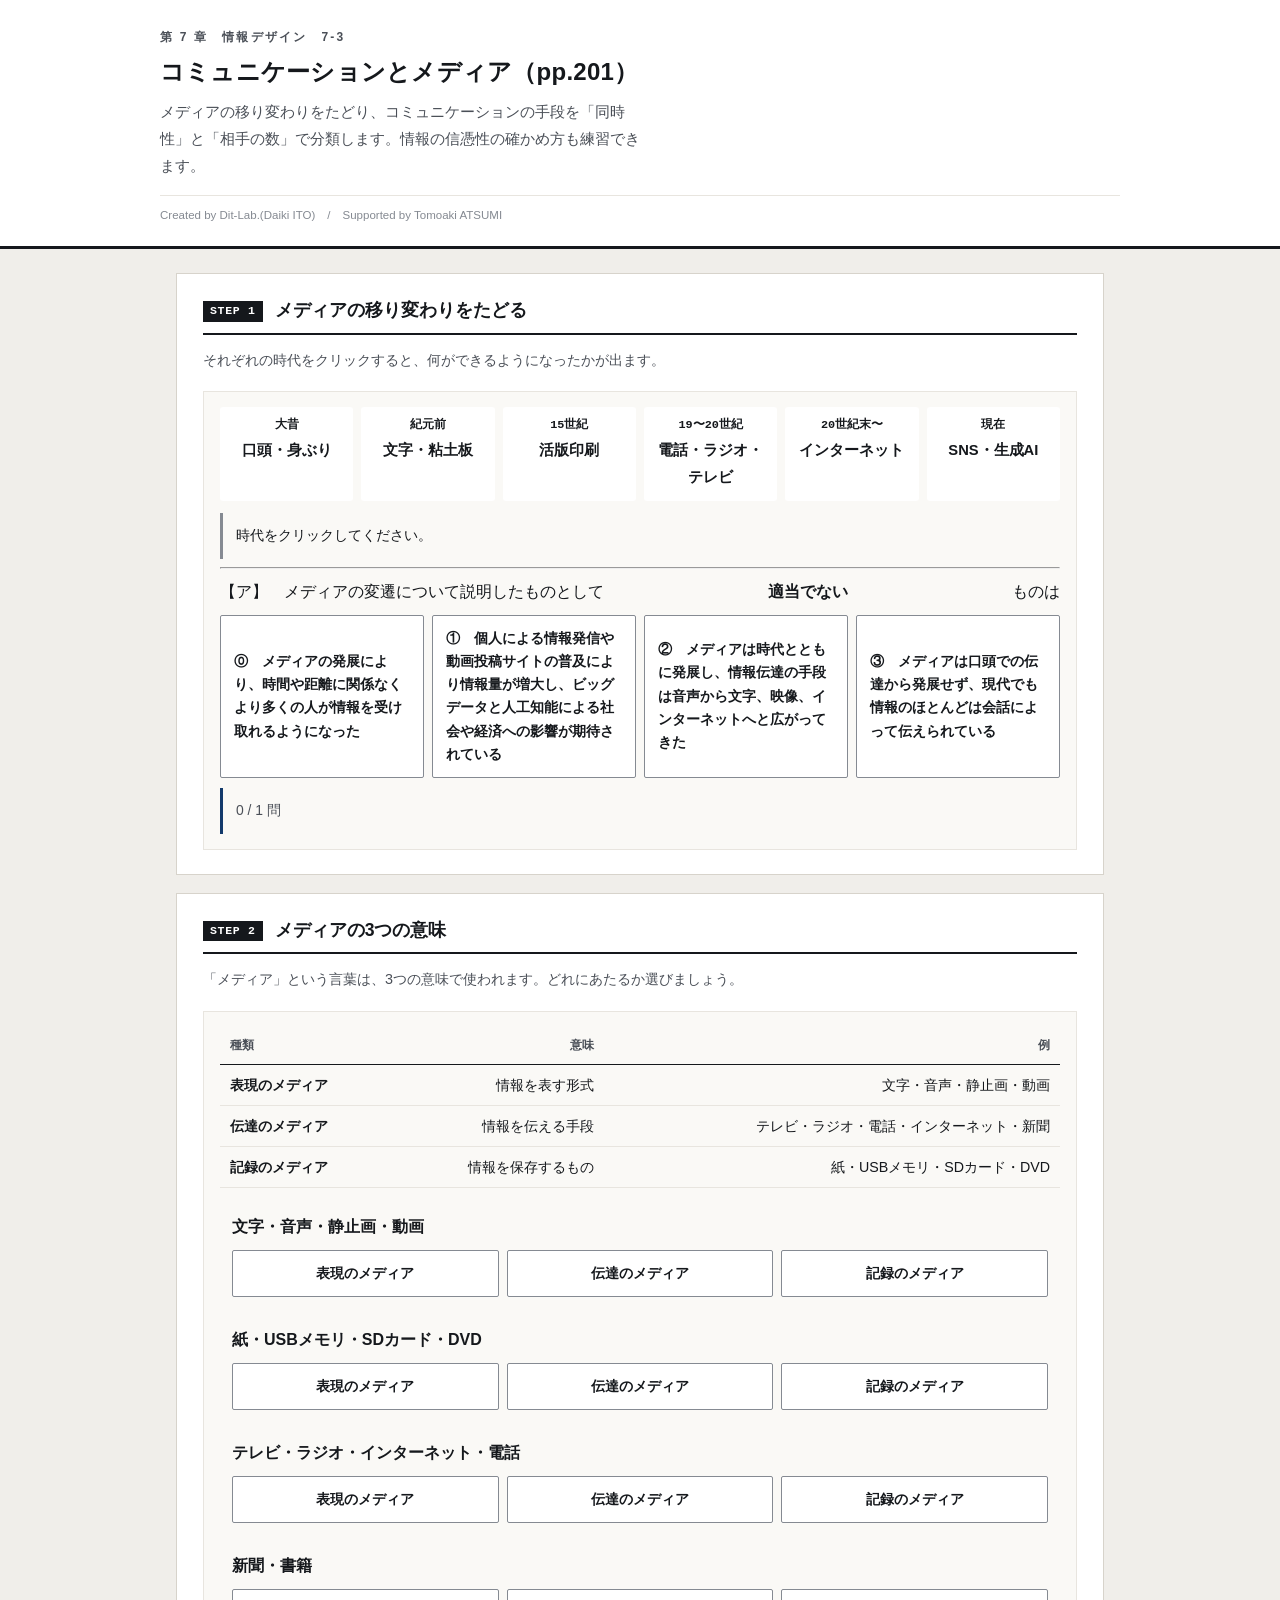
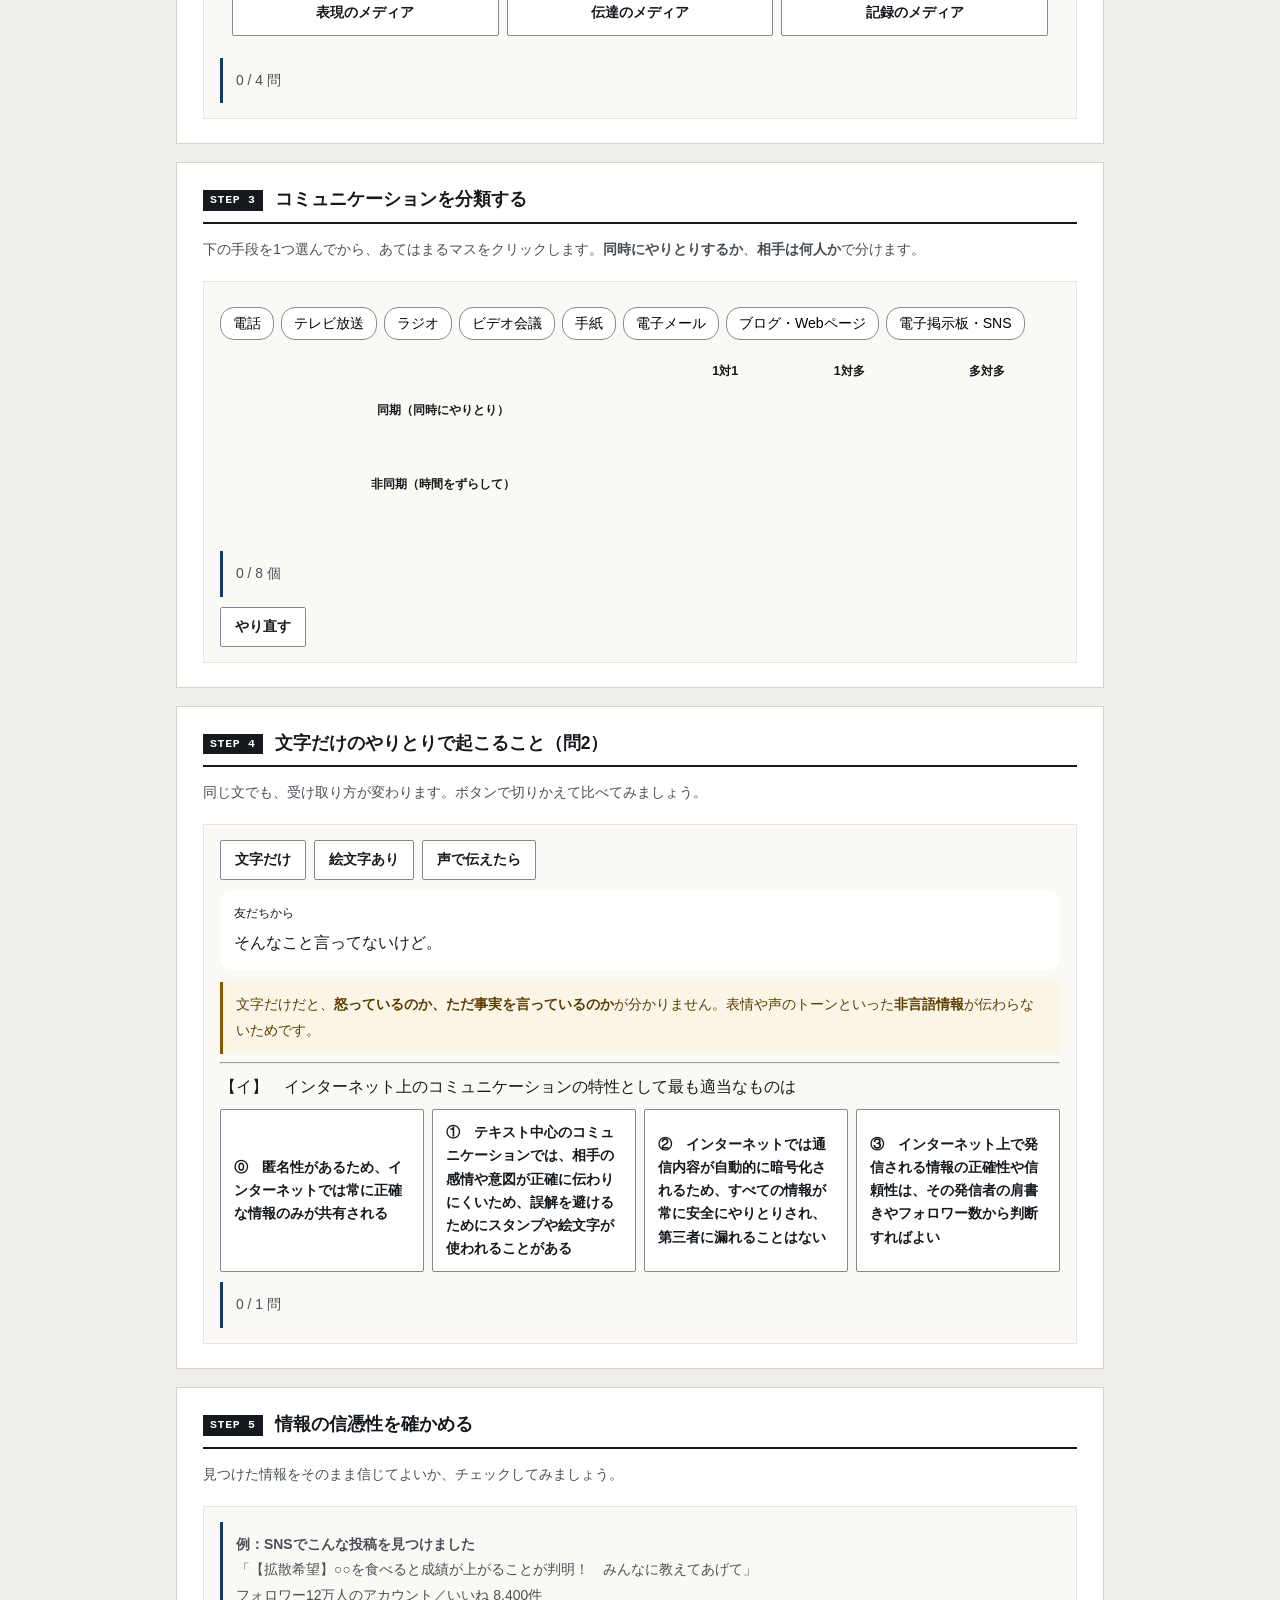
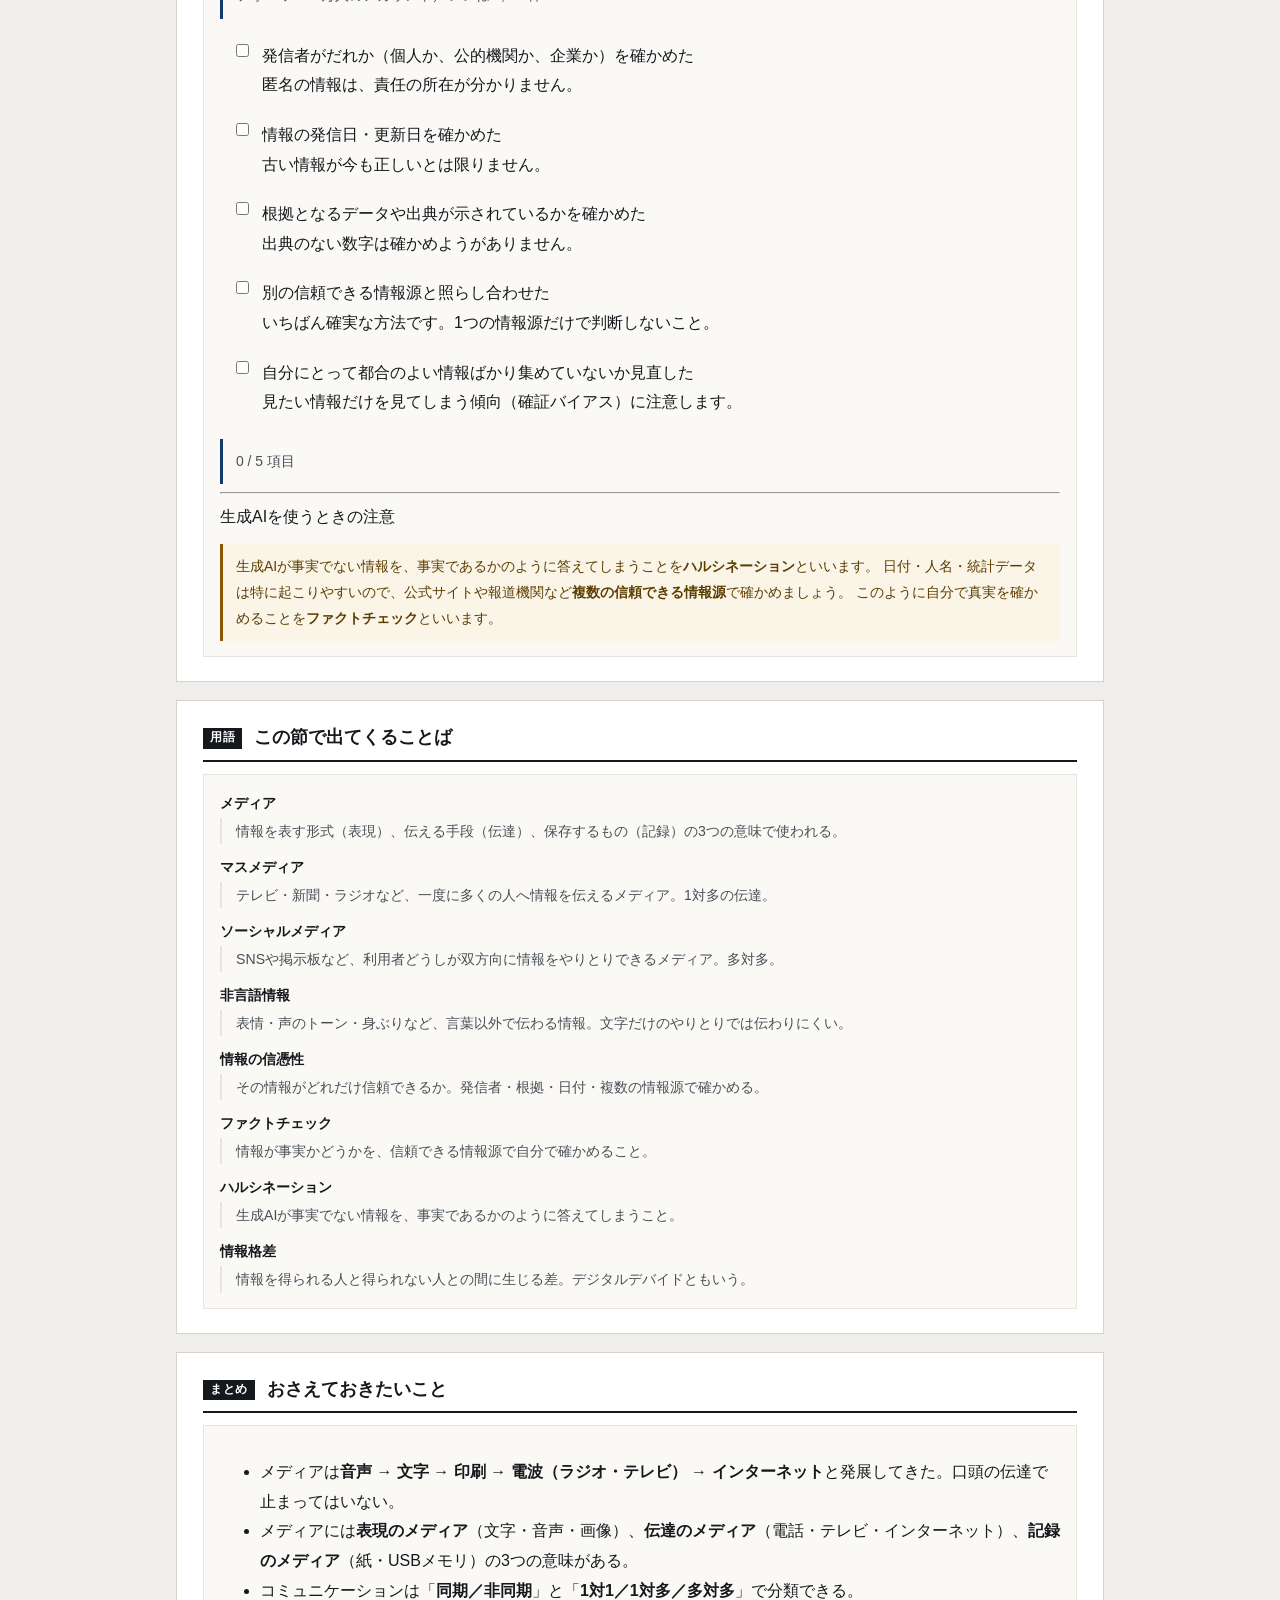
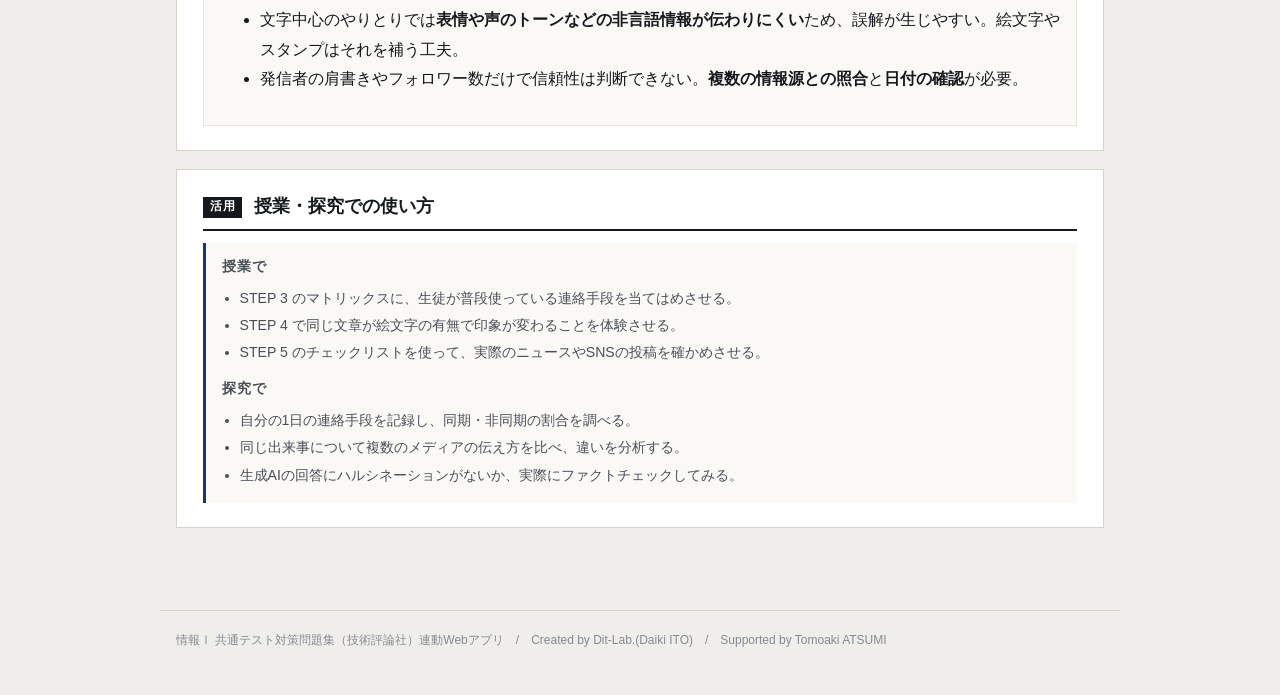
==== index.html @ 3dc850f6 "feat: Streamlit版を静的Webアプリ化。メディアの変遷・3つの意味・同期非同期の分類・信憑性チェックに対応" ====
<!DOCTYPE html>
<html lang="ja">
<head>
<meta charset="UTF-8">
<meta name="viewport" content="width=device-width, initial-scale=1.0">
<title>コミュニケーションとメディア｜情報Ⅰ共通テスト対策問題集</title>
<meta name="description" content="メディアの移り変わりをたどり、コミュニケーションの手段を「同時性」と「相手の数」で分類します。情報の信憑性の確かめ方も練習できます。">
<link rel="icon" href="data:image/svg+xml,%3Csvg xmlns=%22http://www.w3.org/2000/svg%22 viewBox=%220 0 32 32%22%3E%3Crect width=%2232%22 height=%2232%22 fill=%22%2315181c%22/%3E%3Ctext x=%2216%22 y=%2222%22 font-size=%2218%22 font-family=%22monospace%22 fill=%22%23fff%22 text-anchor=%22middle%22%3E01%3C/text%3E%3C/svg%3E">
<link rel="stylesheet" href="css/style.css">
<link rel="stylesheet" href="css/app.css">
</head>
<body>

<header class="app-header">
  <div class="inner">
    <span class="eyebrow">第 7 章　情報デザイン　7-3</span>
    <h1>コミュニケーションとメディア（pp.201）</h1>
    <p class="lead">メディアの移り変わりをたどり、コミュニケーションの手段を「同時性」と「相手の数」で分類します。情報の信憑性の確かめ方も練習できます。</p>
    <p class="credit">Created by Dit-Lab.(Daiki ITO)　/　Supported by Tomoaki ATSUMI</p>
  </div>
</header>

<main class="wrap">
  <section class="step" id="step1">
    <h2><span class="no">STEP 1</span>メディアの移り変わりをたどる</h2>
    <p class="desc">それぞれの時代をクリックすると、何ができるようになったかが出ます。</p>
    <div class="panel">
      <div class="timeline" id="tlBox"></div>
      <div class="note" id="tlNote" style="margin-top:12px">時代をクリックしてください。</div>
      <hr class="sep">
      <div id="q1Box"></div>
      <div class="note" id="q1Note" style="margin-top:10px"></div>
    </div>
  </section>

  <section class="step" id="step2">
    <h2><span class="no">STEP 2</span>メディアの3つの意味</h2>
    <p class="desc">「メディア」という言葉は、3つの意味で使われます。どれにあたるか選びましょう。</p>
    <div class="panel">
      <div class="tbl-scroll"><table class="tbl" id="mediaTable"></table></div>
      <div id="mediaBox" style="margin-top:14px"></div>
      <div class="note" id="mediaNote" style="margin-top:12px"></div>
    </div>
  </section>

  <section class="step" id="step3">
    <h2><span class="no">STEP 3</span>コミュニケーションを分類する</h2>
    <p class="desc">下の手段を1つ選んでから、あてはまるマスをクリックします。<strong>同時にやりとりするか</strong>、<strong>相手は何人か</strong>で分けます。</p>
    <div class="panel">
      <div class="mediapool" id="poolBox"></div>
      <div class="tbl-scroll" style="margin-top:12px"><table class="matrix" id="matBox"></table></div>
      <div class="note" id="matNote" style="margin-top:12px"></div>
      <div class="btn-row" style="margin-top:10px"><button class="btn" id="matReset">やり直す</button></div>
    </div>
  </section>

  <section class="step" id="step4">
    <h2><span class="no">STEP 4</span>文字だけのやりとりで起こること（問2）</h2>
    <p class="desc">同じ文でも、受け取り方が変わります。ボタンで切りかえて比べてみましょう。</p>
    <div class="panel">
      <div class="btn-row" style="flex-wrap:wrap">
        <button class="btn" data-v="0">文字だけ</button>
        <button class="btn" data-v="1">絵文字あり</button>
        <button class="btn" data-v="2">声で伝えたら</button>
      </div>
      <div id="msgBox" style="margin-top:10px"></div>
      <div class="note" id="msgNote" style="margin-top:12px"></div>
      <hr class="sep">
      <div id="q2Box"></div>
      <div class="note" id="q2Note" style="margin-top:10px"></div>
    </div>
  </section>

  <section class="step" id="step5">
    <h2><span class="no">STEP 5</span>情報の信憑性を確かめる</h2>
    <p class="desc">見つけた情報をそのまま信じてよいか、チェックしてみましょう。</p>
    <div class="panel">
      <div class="note info" id="sampleNews" style="margin-bottom:12px"></div>
      <div class="checklist" id="checkBox"></div>
      <div class="note" id="checkNote" style="margin-top:12px"></div>
      <hr class="sep">
      <p class="qhead">生成AIを使うときの注意</p>
      <div class="note warn">
        生成AIが事実でない情報を、事実であるかのように答えてしまうことを<strong>ハルシネーション</strong>といいます。
        日付・人名・統計データは特に起こりやすいので、公式サイトや報道機関など<strong>複数の信頼できる情報源</strong>で確かめましょう。
        このように自分で真実を確かめることを<strong>ファクトチェック</strong>といいます。
      </div>
    </div>
  </section>

  <section class="step" id="glossary">
    <h2><span class="no">用語</span>この節で出てくることば</h2>
    <div class="panel"><div id="glossBox"></div></div>
  </section>

  <section class="step" id="wrap">
    <h2><span class="no">まとめ</span>おさえておきたいこと</h2>
    <div class="panel">
      <ul class="bullets">
        <li>メディアは<strong>音声 → 文字 → 印刷 → 電波（ラジオ・テレビ） → インターネット</strong>と発展してきた。口頭の伝達で止まってはいない。</li>
        <li>メディアには<strong>表現のメディア</strong>（文字・音声・画像）、<strong>伝達のメディア</strong>（電話・テレビ・インターネット）、<strong>記録のメディア</strong>（紙・USBメモリ）の3つの意味がある。</li>
        <li>コミュニケーションは「<strong>同期／非同期</strong>」と「<strong>1対1／1対多／多対多</strong>」で分類できる。</li>
        <li>文字中心のやりとりでは<strong>表情や声のトーンなどの非言語情報が伝わりにくい</strong>ため、誤解が生じやすい。絵文字やスタンプはそれを補う工夫。</li>
        <li>発信者の肩書きやフォロワー数だけで信頼性は判断できない。<strong>複数の情報源との照合</strong>と<strong>日付の確認</strong>が必要。</li>
      </ul>
    </div>
  </section>

  <section class="step">
    <h2><span class="no">活用</span>授業・探究での使い方</h2>
    <div class="use-note">
      <h3>授業で</h3>
      <ul>
        <li>STEP 3 のマトリックスに、生徒が普段使っている連絡手段を当てはめさせる。</li>
        <li>STEP 4 で同じ文章が絵文字の有無で印象が変わることを体験させる。</li>
        <li>STEP 5 のチェックリストを使って、実際のニュースやSNSの投稿を確かめさせる。</li>
      </ul>
      <h3 style="margin-top:12px">探究で</h3>
      <ul>
        <li>自分の1日の連絡手段を記録し、同期・非同期の割合を調べる。</li>
        <li>同じ出来事について複数のメディアの伝え方を比べ、違いを分析する。</li>
        <li>生成AIの回答にハルシネーションがないか、実際にファクトチェックしてみる。</li>
      </ul>
    </div>
  </section>

</main>

<footer class="app-footer">
  情報Ⅰ 共通テスト対策問題集（技術評論社）連動Webアプリ　/　Created by Dit-Lab.(Daiki ITO)　/　Supported by Tomoaki ATSUMI
</footer>

<script src="js/tools.js"></script>
<script src="js/chart.js"></script>
<script src="js/terms.js"></script>
<script src="js/app.js"></script>
</body>
</html>
---- css/style.css ----
/* =========================================================
   情報Ⅰ 共通テスト対策問題集 — Web アプリ共通スタイル
   紙面（参考書）に寄せた設計。装飾色は使わず、色は意味を持つときだけ。
   ========================================================= */

:root{
  --paper:#ffffff;
  --paper-2:#faf9f6;      /* うすい紙 */
  --bg:#f0eeea;           /* 台紙 */
  --ink:#15181c;
  --ink-2:#4a4f57;
  --ink-3:#858a92;
  --rule:#d7d3cb;         /* 罫線 */
  --rule-2:#e8e5df;
  --accent:#123a6b;       /* 濃紺。主要操作と現在地だけに使う */
  --accent-w:#e9eef6;
  --zero:#c0392b;         /* 左＝0 */
  --one:#1d4ed8;          /* 右＝1 */
  --ok:#1f7a3d;   --ok-bg:#eef6f0;
  --ng:#b3261e;   --ng-bg:#fbefee;
  --warn:#8a5a00; --warn-bg:#fbf5e8;
  --font:"Hiragino Kaku Gothic ProN","Hiragino Sans","Yu Gothic Medium","Yu Gothic",
         "Noto Sans JP",Meiryo,-apple-system,BlinkMacSystemFont,sans-serif;
  --mono:"SFMono-Regular",Menlo,Consolas,"Courier New",monospace;
}

*{box-sizing:border-box}
[hidden]{display:none !important}
html{-webkit-text-size-adjust:100%}
body{
  margin:0; background:var(--bg); color:var(--ink);
  font-family:var(--font); font-size:16px; line-height:1.85;
  font-feature-settings:"palt" 1;
}
h1,h2,h3,h4{line-height:1.45; margin:0; font-weight:700}
p{margin:0 0 .75em} p:last-child{margin-bottom:0}
a{color:var(--accent)}

/* ---------- 標題 ---------- */
.app-header{background:var(--paper); border-bottom:3px solid var(--ink); padding:26px 20px 20px}
.app-header .inner{max-width:960px; margin:0 auto}
.app-header .eyebrow{
  font-size:.75rem; font-weight:700; color:var(--ink-2); letter-spacing:.18em;
  display:block; margin-bottom:7px;
}
.app-header h1{font-size:1.5rem; letter-spacing:.01em}
.app-header .lead{font-size:.92rem; color:var(--ink-2); margin-top:9px; max-width:60ch}
.app-header .credit{
  font-size:.72rem; color:var(--ink-3); margin-top:14px;
  padding-top:9px; border-top:1px solid var(--rule-2);
}

/* ---------- 版面 ---------- */
.wrap{max-width:960px; margin:0 auto; padding:24px 16px 64px}
.step{background:var(--paper); border:1px solid var(--rule); padding:24px 26px; margin-bottom:18px}
.step > h2{
  display:flex; align-items:baseline; gap:12px; font-size:1.1rem;
  padding-bottom:9px; border-bottom:2px solid var(--ink); margin-bottom:12px;
}
.step > h2 .no{
  flex:none; font-family:var(--mono); font-size:.72rem; font-weight:700;
  background:var(--ink); color:var(--paper); padding:2px 7px; letter-spacing:.06em;
  position:relative; top:-2px;
}
.step > .desc{color:var(--ink-2); font-size:.9rem; margin-bottom:18px}
.step[hidden]{display:none}

.grid{display:grid; gap:20px}
.grid > *{min-width:0}          /* 子の中身で列が広がるのを防ぐ */
@media(min-width:800px){ .grid.c2{grid-template-columns:1fr 1fr} }

.panel{border:1px solid var(--rule-2); background:var(--paper-2); padding:15px 16px; min-width:0}
.panel > h3{
  font-size:.8rem; font-weight:700; color:var(--ink-2); letter-spacing:.08em;
  margin-bottom:12px; padding-bottom:6px; border-bottom:1px solid var(--rule);
}

/* ---------- 部品 ---------- */
.btn{
  appearance:none; border:1px solid var(--ink-3); background:var(--paper); color:var(--ink);
  font-family:inherit; font-size:.88rem; font-weight:700; padding:8px 14px;
  border-radius:2px; cursor:pointer; min-height:40px; line-height:1.4;
  transition:background .12s, border-color .12s, color .12s;
}
.btn:hover:not(:disabled){background:var(--accent-w); border-color:var(--accent); color:var(--accent)}
.btn:disabled{opacity:.35; cursor:not-allowed}
.btn.primary{background:var(--accent); color:var(--paper); border-color:var(--accent)}
.btn.primary:hover:not(:disabled){background:#0d2c53; color:var(--paper)}
.btn.ghost{border-color:var(--rule); color:var(--ink-2)}
.btn.sm{font-size:.8rem; padding:5px 10px; min-height:34px}
.btn-row{display:flex; flex-wrap:wrap; gap:8px; align-items:center}

/* タブ（見出し下線式） */
.seg{display:flex; gap:0; border-bottom:1px solid var(--rule)}
.seg button{
  appearance:none; border:0; background:transparent; font-family:inherit; font-size:.88rem;
  font-weight:700; color:var(--ink-3); padding:9px 4px; margin-right:26px; cursor:pointer;
  border-bottom:3px solid transparent; margin-bottom:-1px; min-height:40px;
}
.seg button:hover{color:var(--ink-2)}
.seg button[aria-pressed="true"]{color:var(--ink); border-bottom-color:var(--accent)}

label.fld{display:block; font-size:.78rem; font-weight:700; color:var(--ink-2); margin-bottom:5px; letter-spacing:.04em}
input[type=text], textarea, input[type=number]{
  width:100%; font-family:inherit; font-size:1rem; color:var(--ink);
  border:1px solid var(--ink-3); border-radius:2px; padding:9px 11px;
  background:var(--paper); min-height:42px;
}
input:focus, textarea:focus{outline:2px solid var(--accent); outline-offset:-1px; border-color:var(--accent)}
.btn:focus-visible, .seg button:focus-visible, .node-card:focus-visible{outline:2px solid var(--accent); outline-offset:2px}
textarea{resize:vertical; line-height:1.7}
.mono{font-family:var(--mono)}

table.tbl{width:100%; border-collapse:collapse; font-size:.89rem}
table.tbl th, table.tbl td{border-bottom:1px solid var(--rule-2); padding:7px 10px; text-align:right}
table.tbl th:first-child, table.tbl td:first-child{text-align:left}
table.tbl thead th{border-bottom:1.5px solid var(--ink); font-size:.76rem; color:var(--ink-2); font-weight:700; white-space:nowrap}
.tbl-scroll{overflow-x:auto; -webkit-overflow-scrolling:touch; max-width:100%}

.note{padding:10px 13px; font-size:.87rem; border-left:3px solid var(--ink-3); background:var(--paper-2)}
.note.ok{background:var(--ok-bg); border-left-color:var(--ok); color:#123f22}
.note.ng{background:var(--ng-bg); border-left-color:var(--ng); color:#6d1a15}
.note.info{background:var(--paper-2); border-left-color:var(--accent); color:var(--ink-2)}
.note.warn{background:var(--warn-bg); border-left-color:var(--warn); color:#5c3d00}
.note[hidden]{display:none}

.badge{
  display:inline-block; font-size:.72rem; font-weight:700; padding:1px 7px;
  border:1px solid var(--rule); color:var(--ink-2); background:var(--paper); letter-spacing:.04em;
}

/* 数値は罫線で仕切るだけ。カードにしない */
.metrics{display:flex; flex-wrap:wrap; gap:0; border-top:1px solid var(--rule)}
.metric{flex:1 1 130px; padding:11px 14px 11px 0; border-right:1px solid var(--rule-2)}
.metric:last-child{border-right:0}
.metric .k{font-size:.74rem; color:var(--ink-3); font-weight:700; letter-spacing:.05em}
.metric .v{font-size:1.6rem; font-weight:700; line-height:1.3; font-family:var(--mono); letter-spacing:-.01em}
.metric .s{font-size:.76rem; color:var(--ink-2)}

.bit0{color:var(--zero); font-weight:700}
.bit1{color:var(--one); font-weight:700}

.app-footer{
  max-width:960px; margin:0 auto; padding:18px 16px 44px; color:var(--ink-3);
  font-size:.75rem; border-top:1px solid var(--rule);
}
.sr-only{position:absolute;width:1px;height:1px;overflow:hidden;clip:rect(0 0 0 0);white-space:nowrap}

@media(max-width:640px){
  body{font-size:15px}
  .app-header{padding:20px 16px 16px}
  .app-header h1{font-size:1.16rem}
  .wrap{padding:16px 12px 52px}
  .step{padding:18px 15px}
  .seg button{margin-right:18px; font-size:.84rem}
  .metric{flex-basis:50%; border-right:0}
}
@media (prefers-reduced-motion:reduce){ *{animation:none!important; transition:none!important} }

/* ---------- 自分のデータ・共有・印刷 ---------- */
.toolbar{display:flex; flex-wrap:wrap; gap:8px; align-items:center; margin-top:12px;
  padding-top:12px; border-top:1px solid var(--rule-2)}
.toolbar .hint{font-size:.78rem; color:var(--ink-3)}
.paste-area{width:100%; min-height:110px; font-family:var(--mono); font-size:.86rem}
.use-note{background:var(--paper-2); border-left:3px solid var(--accent); padding:14px 16px; font-size:.88rem}
.use-note h3{font-size:.86rem; letter-spacing:.06em; margin-bottom:8px; color:var(--ink-2)}
.use-note ol, .use-note ul{margin:0; padding-left:1.25em; line-height:1.95; color:var(--ink-2)}

@media print{
  body{background:#fff}
  .app-header{border-bottom:2px solid #000}
  .step{border:1px solid #bbb; break-inside:avoid; page-break-inside:avoid; margin-bottom:12px}
  .btn, .seg, .toolbar, input[type=range]{display:none !important}
  .note{border-left-width:2px}
  a[href]:after{content:""}
}

/* ---------- 入力グリッド ---------- */
.dg-scroll{overflow:auto; -webkit-overflow-scrolling:touch; border:1px solid var(--rule); background:var(--paper); max-height:420px}
table.dg{border-collapse:collapse; font-family:var(--mono); font-size:.9rem; min-width:100%}
table.dg th, table.dg td{border:1px solid var(--rule-2); padding:0}
table.dg thead th{background:var(--paper-2); position:sticky; top:0; z-index:2}
table.dg .dg-n{background:var(--paper-2); color:var(--ink-3); font-size:.76rem; font-weight:400;
  text-align:center; min-width:34px; padding:0 4px; position:sticky; left:0; z-index:1}
table.dg .dg-corner{background:var(--paper-2); min-width:34px; position:sticky; left:0; z-index:3}
table.dg .dg-act{background:var(--paper-2); width:34px}
.dg-h, .dg-c{width:100%; min-width:96px; border:0; background:transparent; font-family:inherit;
  font-size:.9rem; padding:8px 9px; color:var(--ink); min-height:38px}
.dg-h{font-weight:700; font-family:var(--font); font-size:.82rem; color:var(--ink-2)}
.dg-c.num{text-align:right}
.dg-c:focus, .dg-h:focus{outline:2px solid var(--accent); outline-offset:-2px; background:var(--accent-w)}
.dg-del{border:0; background:transparent; color:var(--ink-3); cursor:pointer; width:32px; height:34px; font-size:1rem}
.dg-del:hover{color:var(--ng)}
.dg-tools{display:flex; flex-wrap:wrap; gap:8px; align-items:center; margin-top:10px}
.dg-hint{font-size:.76rem; color:var(--ink-3)}

/* ---------- ファイル読み込み ---------- */
.filebox{display:flex; flex-wrap:wrap; gap:10px; align-items:center; padding:12px;
  border:1px dashed var(--rule); background:var(--paper-2)}
.filebox input[type=file]{font-size:.85rem; font-family:inherit; max-width:100%}
.filebox .sel{max-width:220px}
.filelabel{display:inline-flex; align-items:center; gap:6px; font-size:.85rem; font-weight:700;
  border:1px solid var(--ink-3); background:var(--paper); padding:8px 14px; border-radius:2px; cursor:pointer; min-height:40px}
.filelabel:hover{border-color:var(--accent); color:var(--accent); background:var(--accent-w)}
.filelabel input{display:none}

/* ---------- 用語解説 ---------- */
.term{position:relative; border-bottom:1.5px dotted var(--accent); cursor:help; color:var(--accent); font-weight:700}
.term .term-pop{display:none; position:absolute; left:0; top:1.7em; z-index:50; width:min(300px,78vw);
  background:var(--paper); border:1px solid var(--ink-3); box-shadow:0 6px 20px rgba(0,0,0,.14);
  padding:10px 12px; font-size:.82rem; font-weight:400; color:var(--ink-2); line-height:1.75;
  border-left:3px solid var(--accent); cursor:auto; text-align:left}
.term .term-pop b{display:block; color:var(--ink); font-size:.86rem; margin-bottom:3px}
.term.open .term-pop{display:block}
dl.gloss{margin:0; font-size:.88rem}
dl.gloss dt{font-weight:700; color:var(--ink); margin-top:10px}
dl.gloss dt:first-child{margin-top:0}
dl.gloss dd{margin:2px 0 0; color:var(--ink-2); line-height:1.85; padding-left:1em; border-left:2px solid var(--rule-2)}
@media print{ .term{border-bottom:0; color:inherit} .term .term-pop{display:none !important} }

/* ---------- スマホ・タブレット ---------- */
@media (max-width:1024px){
  /* iOS で入力時に画面が勝手に拡大するのを防ぐ（16px 未満だとズームする） */
  input[type=text], input[type=number], textarea, select, .dg-c, .dg-h{ font-size:16px }
  .dg-c, .dg-h{ min-width:110px }
}
@media (max-width:820px){
  .grid.c2{grid-template-columns:1fr}
  .dg-scroll{max-height:340px}
  .filebox{flex-direction:column; align-items:stretch}
  .filebox .sel{max-width:100%}
  .term .term-pop{left:auto; right:0; width:min(280px,86vw)}
}
@media (max-width:480px){
  .step > h2{font-size:1rem; flex-wrap:wrap}
  .metrics{gap:0}
  .metric{flex-basis:50%; padding-right:10px}
  .metric .v{font-size:1.3rem}
  .btn{padding:8px 12px}
  .dg-tools{gap:6px}
  .dg-hint{width:100%}
}
/* タッチ操作でのスクロールを滑らかに */
.tbl-scroll, .dg-scroll, .tree-box{ -webkit-overflow-scrolling:touch; overscroll-behavior-x:contain }

/* 幅指定つきの入力欄がスマートフォンではみ出さないようにする */
input[type=text], input[type=number], input[type=search], textarea, select{ max-width:100% }
.btn-row > label{ min-width:0; max-width:100% }
.btn-row > label input, .btn-row > label select{ max-width:100% }
---- css/app.css ----
.qhead{display:flex; justify-content:space-between; align-items:center; margin-bottom:12px}
.card-q{border:1px solid var(--rule); background:var(--paper); padding:18px; margin-bottom:14px}
.q-scene{font-size:1rem; font-weight:700; line-height:1.9}
.choice4{display:grid; gap:8px; grid-template-columns:repeat(auto-fit,minmax(160px,1fr))}
.choice4 .btn{text-align:left; line-height:1.65; padding:11px 13px}
.choice4 .btn.correct{background:var(--ok-bg); border-color:var(--ok); color:var(--ok)}
.choice4 .btn.wrong{background:var(--ng-bg); border-color:var(--ng); color:var(--ng)}
.choice4.locked{pointer-events:none}
.sel{width:100%; font-family:inherit; font-size:.95rem; padding:9px 11px; min-height:42px;
  border:1px solid var(--ink-3); border-radius:2px; background:var(--paper); color:var(--ink)}
input[type=range]{width:100%; accent-color:var(--accent); height:34px}
.why{font-size:.85rem; color:var(--ink-2); line-height:1.85}
.eqbox{font-family:var(--mono); font-size:1.02rem; font-weight:700; text-align:center; padding:14px;
  border:1px solid var(--rule); background:var(--paper-2); line-height:1.8}
.blankin{border:1.5px solid var(--accent); background:#fff; padding:6px 8px; text-align:center;
  font-family:var(--mono); min-height:38px; font-size:.95rem; max-width:120px}
.blankin.ok{border-color:var(--ok); background:var(--ok-bg)}
.blankin.ng{border-color:var(--ng); background:var(--ng-bg)}
table.tbl td .blankin{width:100%; max-width:none}

/* --- 7-3 コミュニケーションとメディア --- */
.timeline{display:grid;grid-template-columns:repeat(auto-fit,minmax(120px,1fr));gap:8px}
.timeline .e{border:1px solid var(--line);border-radius:3px;padding:10px;background:#fff;cursor:pointer;text-align:center}
.timeline .e:hover{background:var(--warn-bg)}
.timeline .e.on{border-color:var(--accent);border-width:2px;background:var(--warn-bg)}
.timeline .e .y{font:700 .74rem/1.4 var(--mono);color:var(--muted)}
.timeline .e .t{font-size:.92rem;font-weight:700;margin-top:3px}
.matrix{border-collapse:collapse;width:100%;font-size:.86rem}
.matrix th,.matrix td{border:1px solid var(--line);padding:8px;vertical-align:top}
.matrix th{background:var(--paper-2);font-size:.78rem;color:var(--muted)}
.matrix td{height:74px;cursor:pointer}
.matrix td:hover{background:var(--warn-bg)}
.matrix td .chip{display:inline-block;border:1px solid var(--accent);border-radius:12px;padding:2px 8px;
  font-size:.78rem;margin:2px;background:#fff}
.matrix td .chip.ng{border-color:var(--ng);color:var(--ng)}
.mediapool{display:flex;flex-wrap:wrap;gap:7px;margin-top:10px}
.mediapool .m{border:1px solid var(--ink-3);border-radius:14px;padding:6px 12px;background:#fff;cursor:pointer;font-size:.88rem}
.mediapool .m.on{background:var(--accent);color:#fff;border-color:var(--accent)}
.mediapool .m.used{opacity:.35;pointer-events:none}
.msg{border:1px solid var(--line);border-radius:12px;padding:12px 14px;background:#fff;margin-top:8px;font-size:1rem}
.msg .who{font-size:.76rem;color:var(--muted);margin-bottom:4px}
.checklist{border:1px solid var(--line);border-radius:3px;overflow:hidden}
.checklist > label{display:flex;gap:10px;align-items:flex-start;padding:10px 12px;border-top:1px solid var(--line);cursor:pointer}
.checklist > label:first-child{border-top:0}
.checklist input{margin-top:3px}
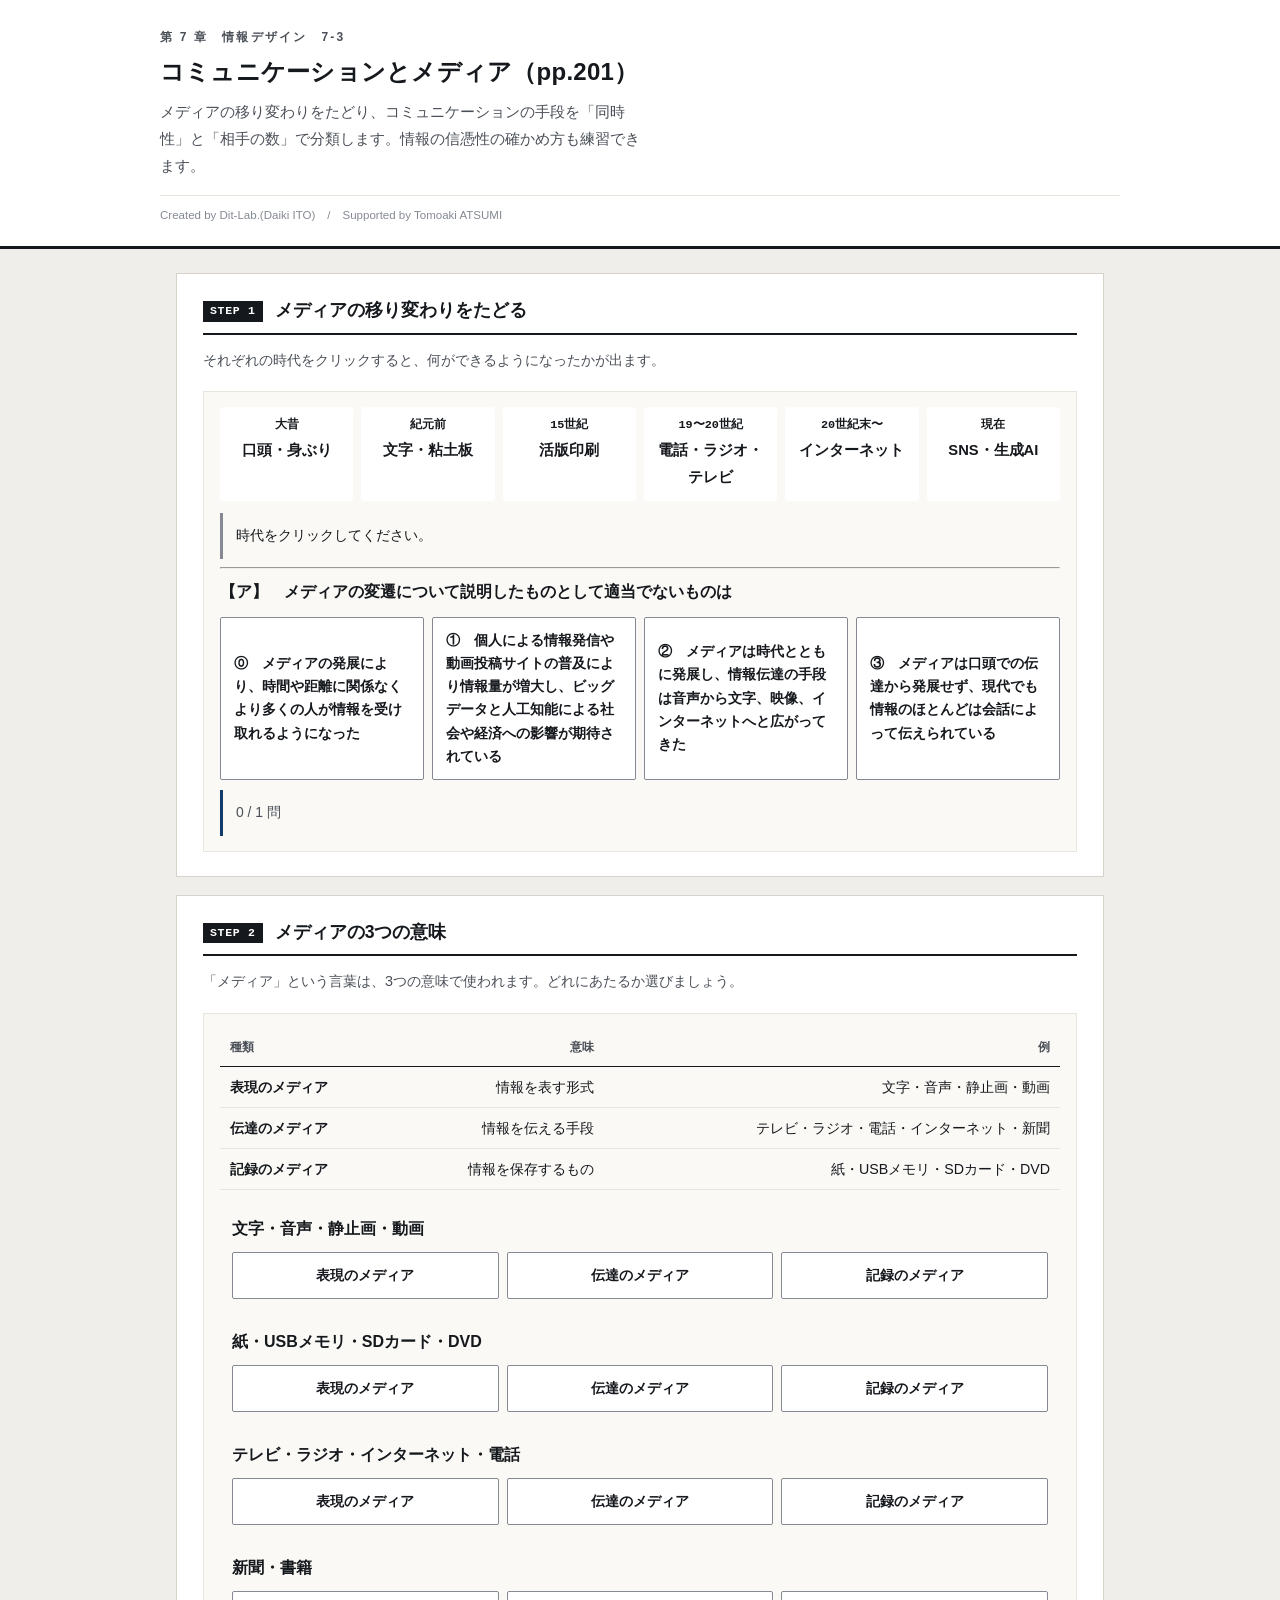
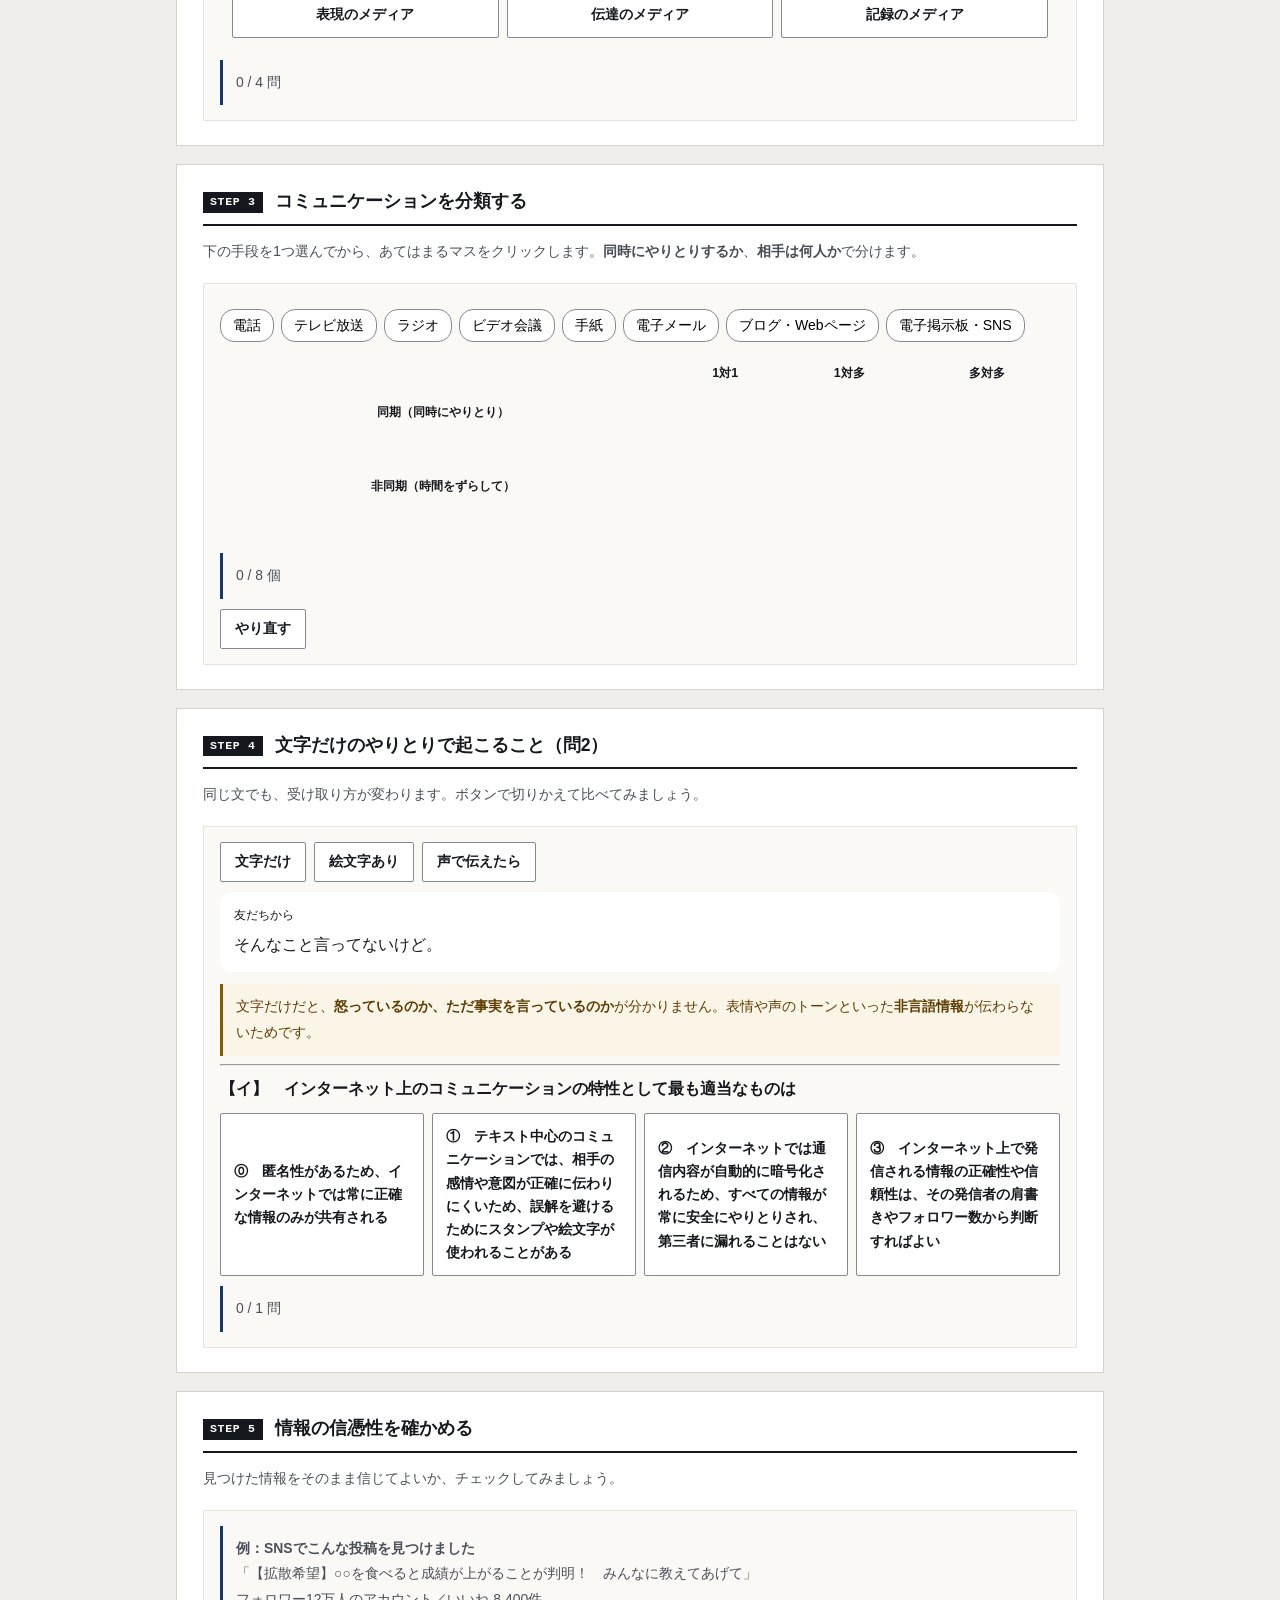
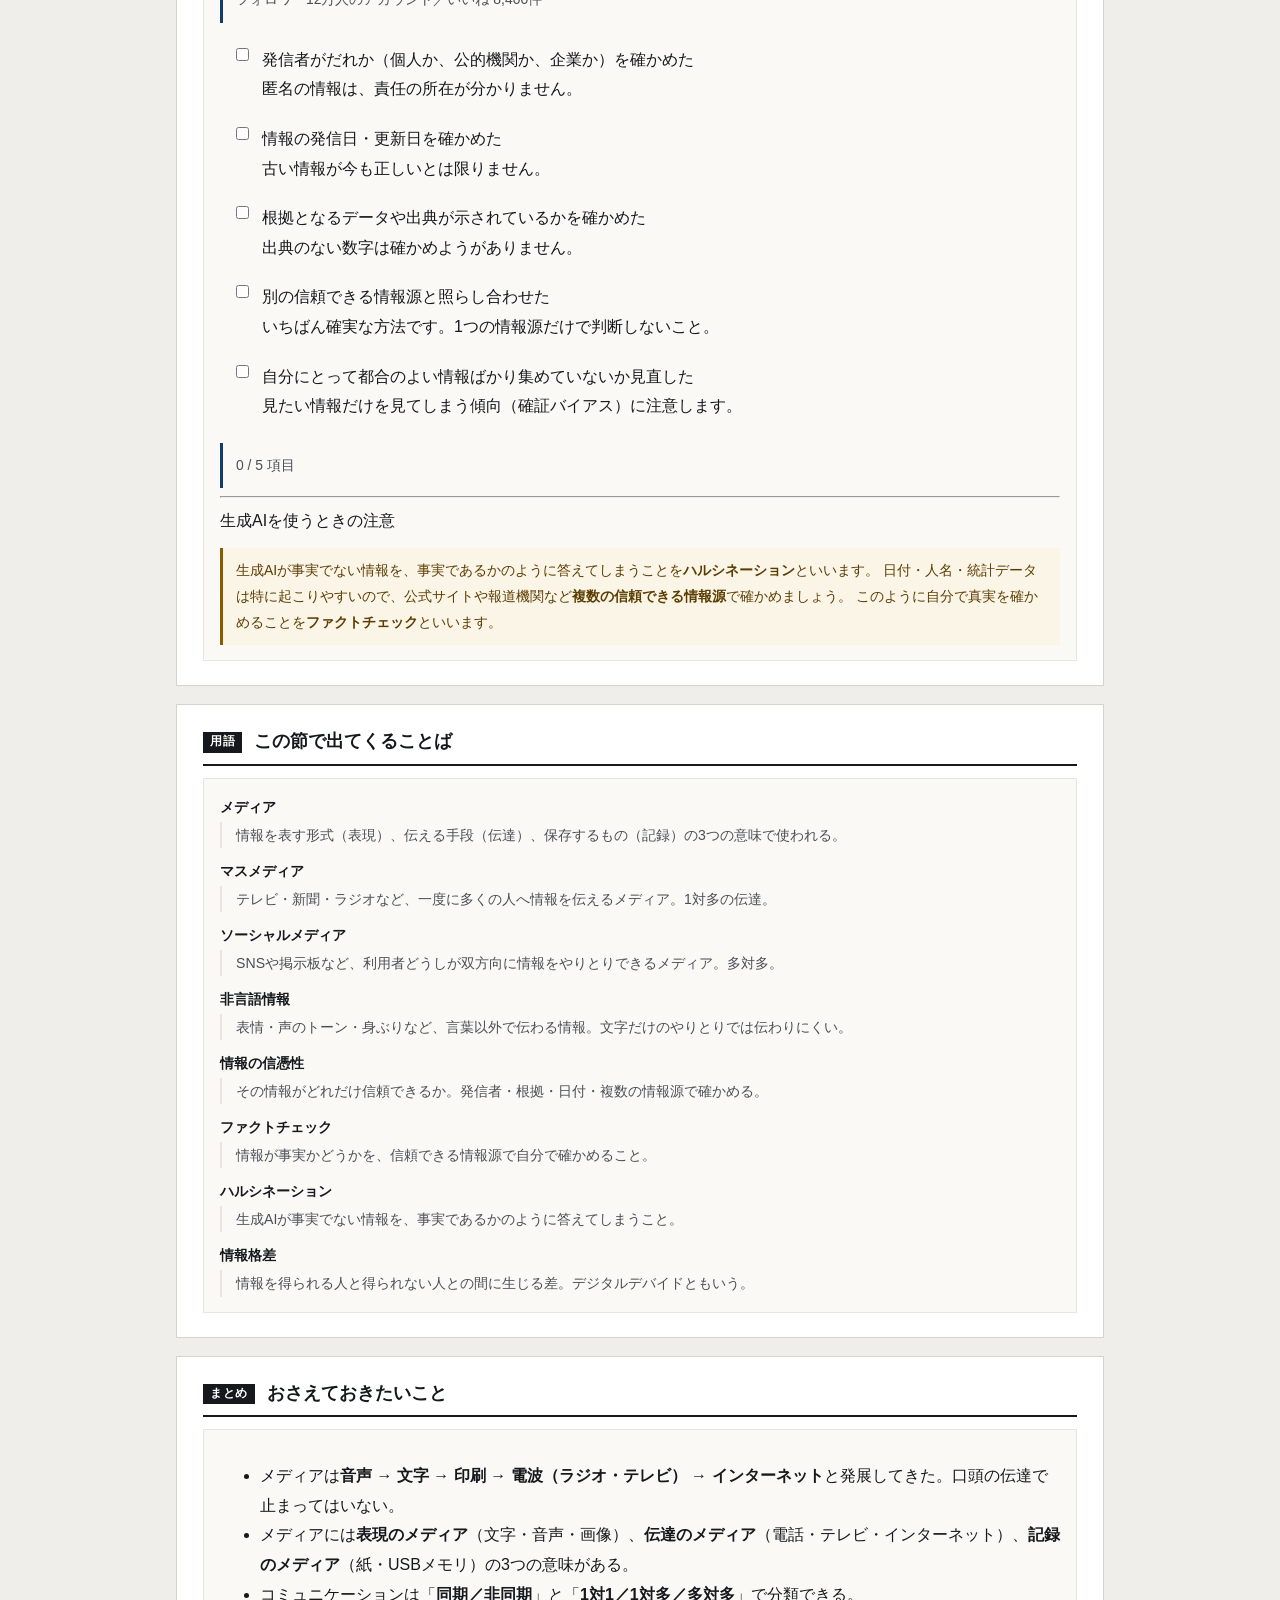
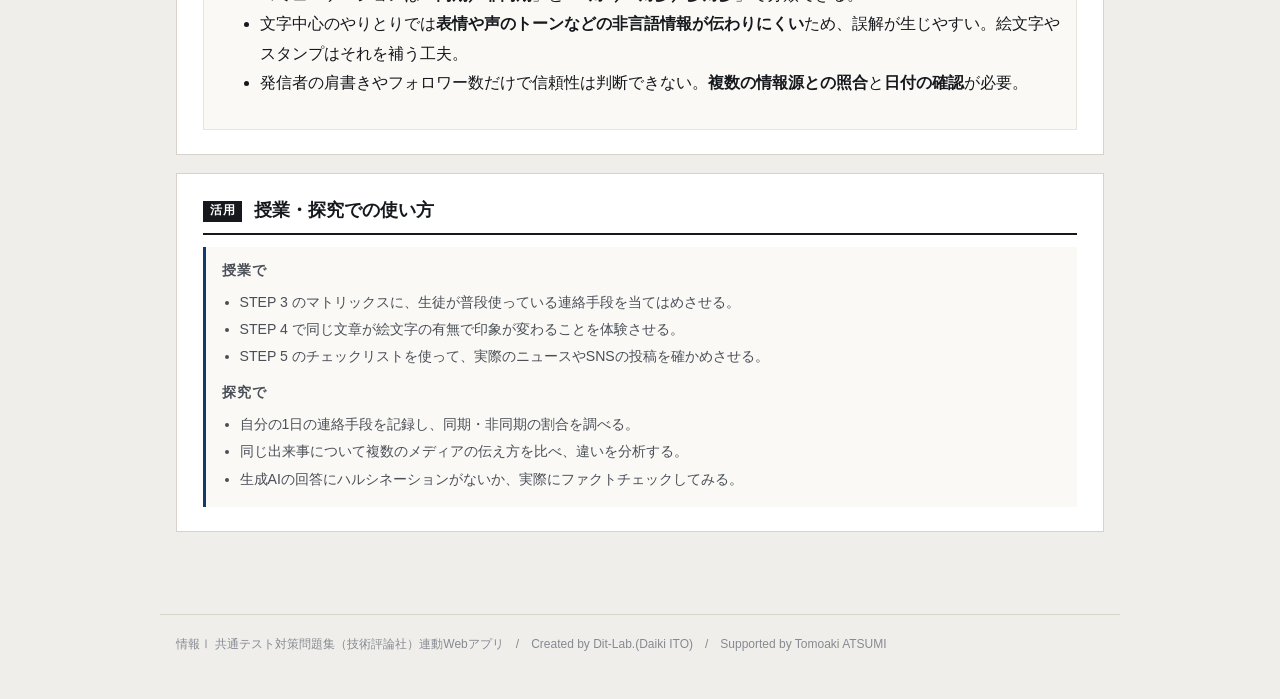
==== commit b6244823: "fix: 設問見出しのレイアウト不具合を修正（.qhead→.pq）" ====
--- a/index.html
+++ b/index.html
@@ -6,8 +6,8 @@
 <title>コミュニケーションとメディア｜情報Ⅰ共通テスト対策問題集</title>
 <meta name="description" content="メディアの移り変わりをたどり、コミュニケーションの手段を「同時性」と「相手の数」で分類します。情報の信憑性の確かめ方も練習できます。">
 <link rel="icon" href="data:image/svg+xml,%3Csvg xmlns=%22http://www.w3.org/2000/svg%22 viewBox=%220 0 32 32%22%3E%3Crect width=%2232%22 height=%2232%22 fill=%22%2315181c%22/%3E%3Ctext x=%2216%22 y=%2222%22 font-size=%2218%22 font-family=%22monospace%22 fill=%22%23fff%22 text-anchor=%22middle%22%3E01%3C/text%3E%3C/svg%3E">
-<link rel="stylesheet" href="css/style.css">
-<link rel="stylesheet" href="css/app.css">
+<link rel="stylesheet" href="css/style.css?v=ea93572e">
+<link rel="stylesheet" href="css/app.css?v=eef16af7">
 </head>
 <body>
 
@@ -130,9 +130,7 @@
   情報Ⅰ 共通テスト対策問題集（技術評論社）連動Webアプリ　/　Created by Dit-Lab.(Daiki ITO)　/　Supported by Tomoaki ATSUMI
 </footer>
 
-<script src="js/tools.js"></script>
-<script src="js/chart.js"></script>
-<script src="js/terms.js"></script>
-<script src="js/app.js"></script>
+<script src="js/terms.js?v=dd723791"></script>
+<script src="js/app.js?v=e284bed1"></script>
 </body>
 </html>
--- a/css/style.css
+++ b/css/style.css
@@ -68,6 +68,7 @@
 .grid{display:grid; gap:20px}
 .grid > *{min-width:0}          /* 子の中身で列が広がるのを防ぐ */
 @media(min-width:800px){ .grid.c2{grid-template-columns:1fr 1fr} }
+@media(min-width:800px){ .grid.c21{grid-template-columns:1.45fr 1fr} }
 
 .panel{border:1px solid var(--rule-2); background:var(--paper-2); padding:15px 16px; min-width:0}
 .panel > h3{
@@ -225,7 +226,7 @@
   .dg-c, .dg-h{ min-width:110px }
 }
 @media (max-width:820px){
-  .grid.c2{grid-template-columns:1fr}
+  .grid.c2,.grid.c21{grid-template-columns:1fr}
   .dg-scroll{max-height:340px}
   .filebox{flex-direction:column; align-items:stretch}
   .filebox .sel{max-width:100%}
@@ -247,3 +248,33 @@
 input[type=text], input[type=number], input[type=search], textarea, select{ max-width:100% }
 .btn-row > label{ min-width:0; max-width:100% }
 .btn-row > label input, .btn-row > label select{ max-width:100% }
+
+/* 共通：○×判定・並べかえ（quiz.js 用） */
+.abcde{border:1px solid var(--rule); border-radius:3px; overflow:hidden}
+.abcde > div{border-top:1px solid var(--rule); padding:10px 12px}
+.abcde > div:first-child{border-top:0}
+.abcde .st{display:flex; gap:10px; align-items:flex-start; flex-wrap:wrap}
+.abcde .st .k{font-weight:700; font-family:var(--mono); min-width:1.4em}
+.abcde .st .t{flex:1; min-width:12em}
+.abcde .jb{display:flex; gap:6px}
+.abcde .jb .btn{min-width:3.4em; padding:6px 10px; text-align:center}
+.prep{display:grid; grid-template-columns:repeat(auto-fit,minmax(150px,1fr)); gap:10px; margin-top:10px}
+.prep .slot{border:1px dashed var(--ink-3); border-radius:3px; padding:10px; min-height:92px; background:var(--paper)}
+.prep .slot.filled{border-style:solid}
+.prep .slot .tag{font:700 .74rem/1.4 var(--mono); color:var(--accent); display:block; margin-bottom:6px}
+.prep .slot .txt{font-size:.86rem; line-height:1.7}
+.cards{display:flex; flex-wrap:wrap; gap:8px; margin-top:10px}
+.cards .c{border:1px solid var(--ink-3); border-radius:3px; padding:9px 12px; background:var(--paper);
+  cursor:pointer; font-size:.88rem; max-width:100%; text-align:left; font-family:inherit; color:var(--ink)}
+.cards .c:hover{background:var(--warn-bg)}
+.cards .c.used{opacity:.35; pointer-events:none}
+
+/* --- 予想してから実行 --- */
+.pmark{display:inline-block; background:var(--accent); color:#fff; font-size:.7rem; font-weight:700;
+  letter-spacing:.08em; padding:2px 7px; border-radius:2px; margin-right:8px; vertical-align:2px}
+input.pin{font-size:1.05rem; padding:7px 10px; border:1px solid var(--rule); border-radius:3px;
+  width:9em; max-width:100%; background:#fff}
+.btn-row .unit{color:var(--muted); font-size:.9rem}
+.choice4 .btn.on{border-color:var(--accent); box-shadow:inset 0 0 0 1px var(--accent); font-weight:700}
+/* 設問文の見出し（flex ではなく通常の段落。.qhead は左右振り分け用なので用途が別） */
+.pq{margin:0 0 10px; font-weight:700; line-height:1.85}
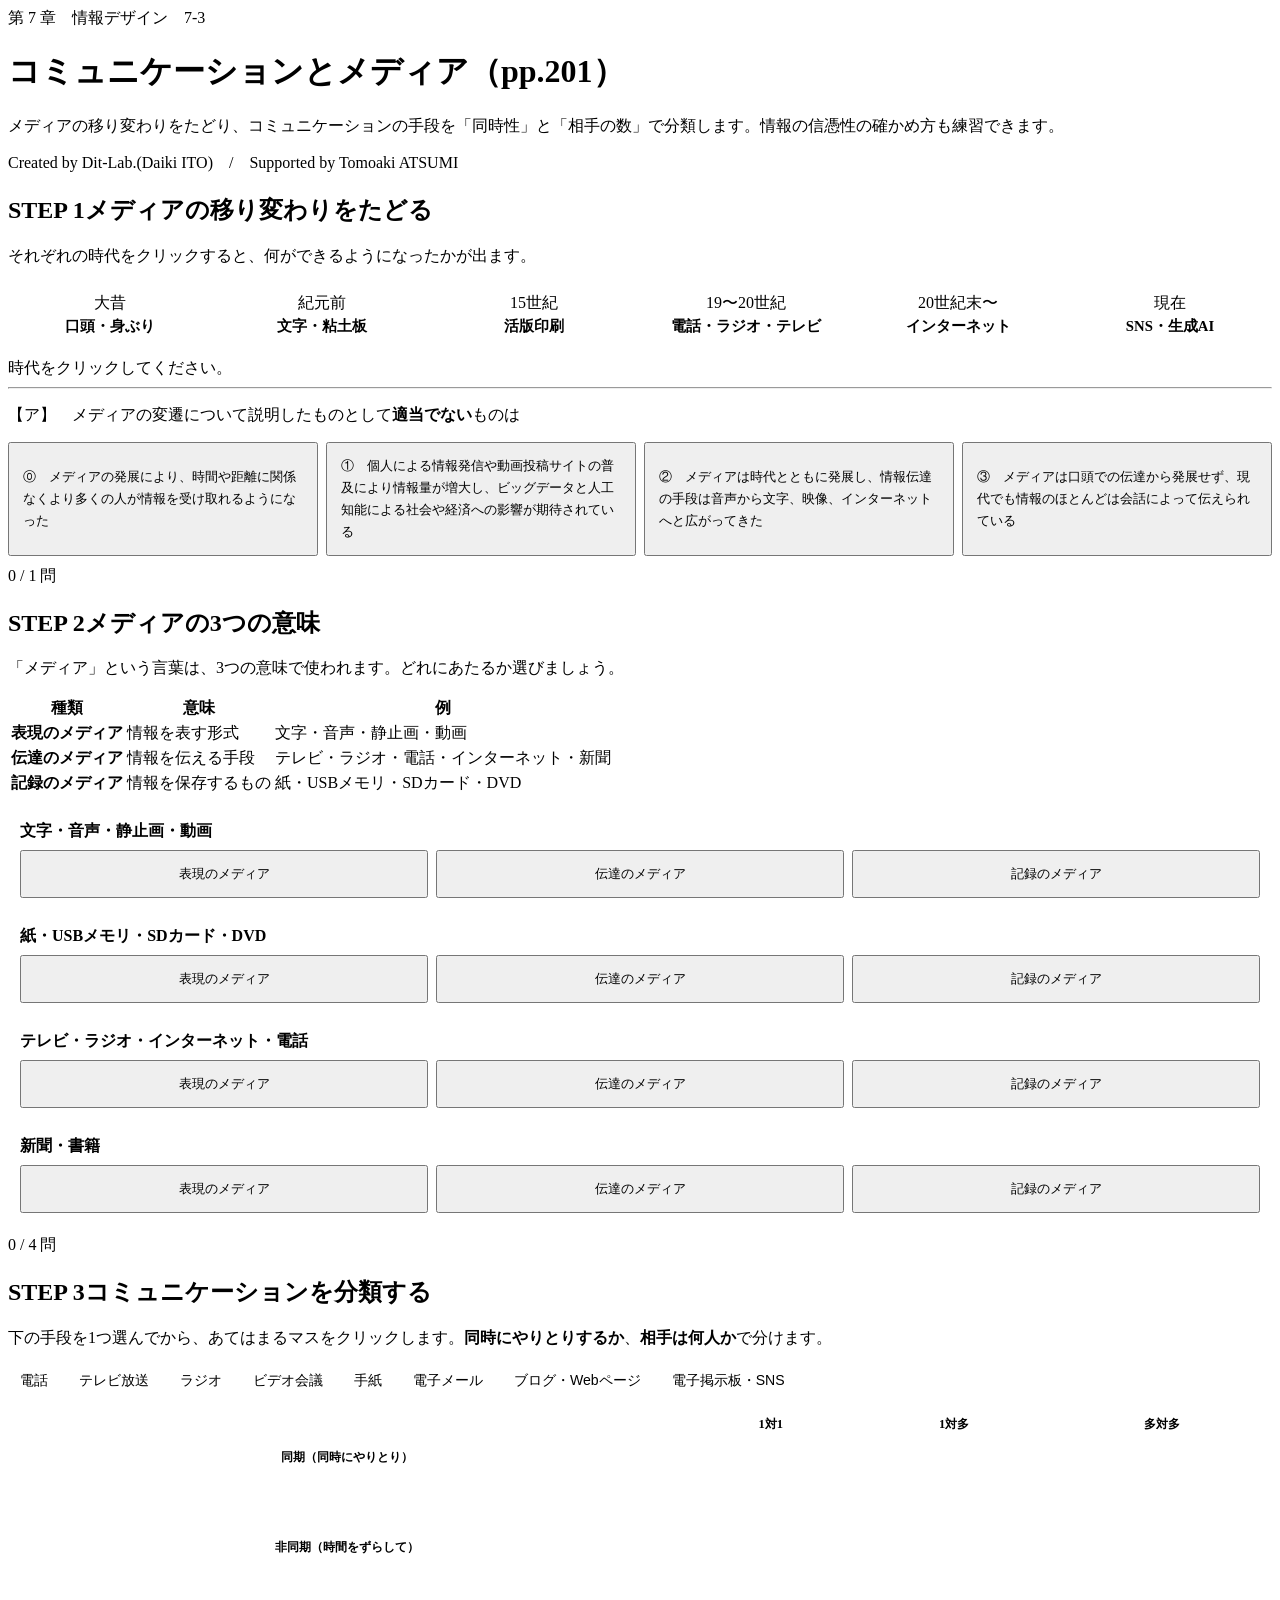
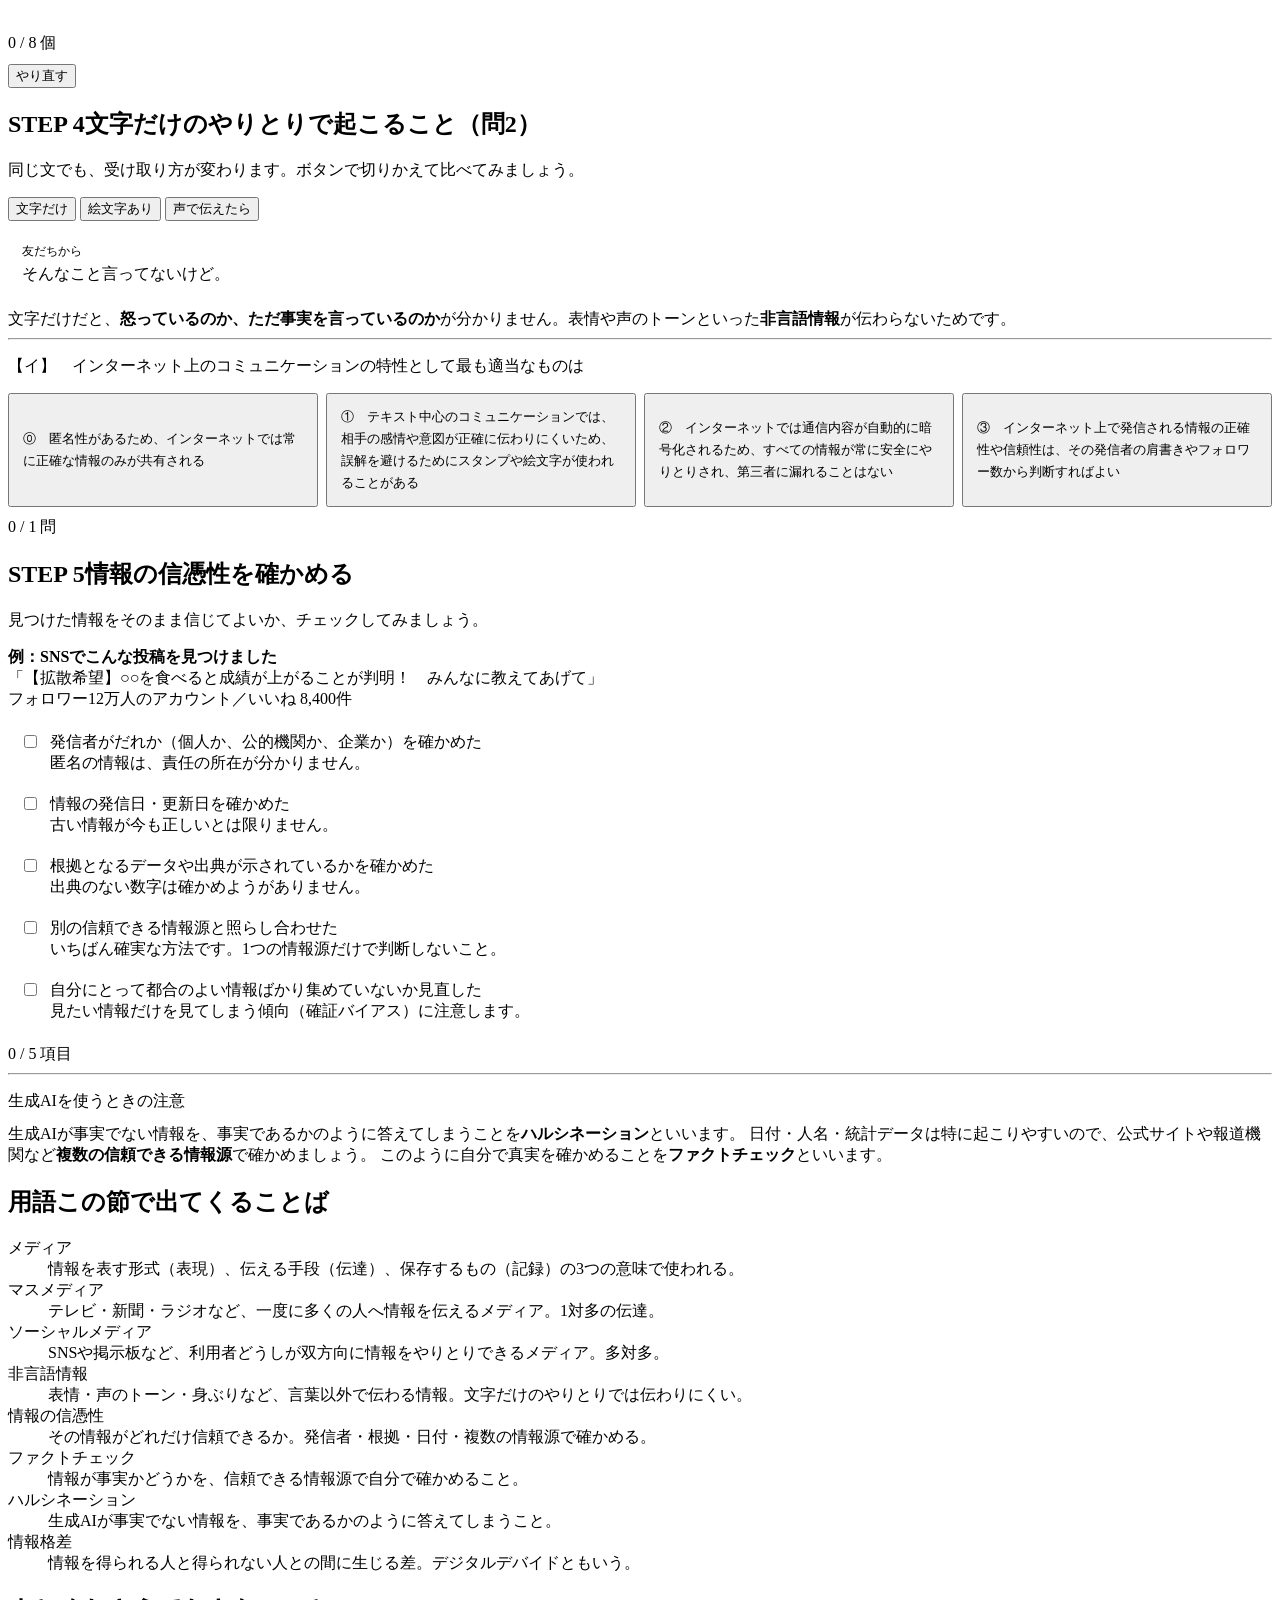
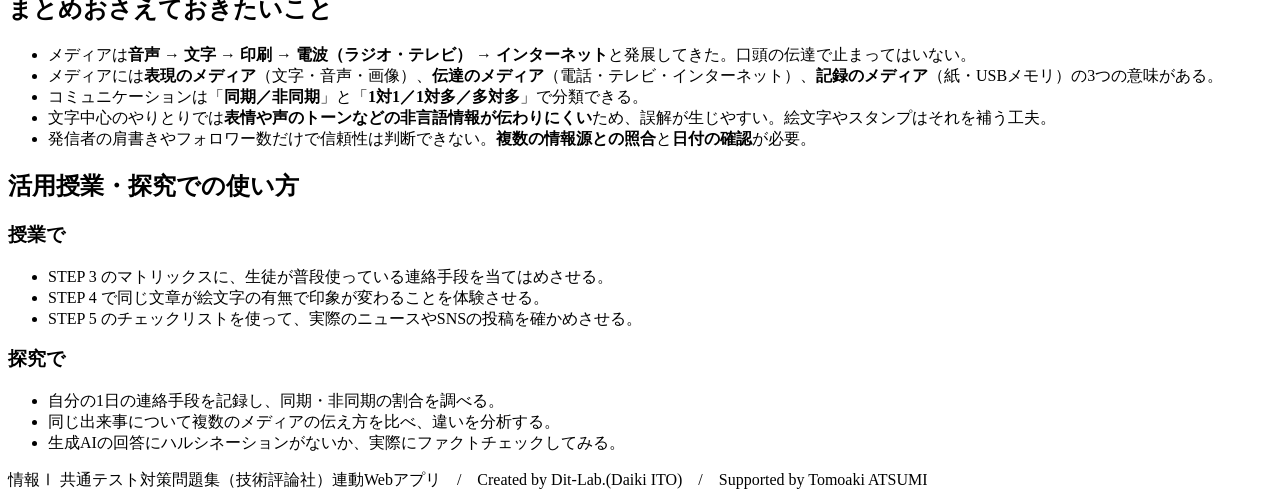
==== commit 698da808: "fix: 解説文が折り返さず画面からはみ出す場合がある不具合を修正" ====
--- a/index.html
+++ b/index.html
@@ -6,7 +6,7 @@
 <title>コミュニケーションとメディア｜情報Ⅰ共通テスト対策問題集</title>
 <meta name="description" content="メディアの移り変わりをたどり、コミュニケーションの手段を「同時性」と「相手の数」で分類します。情報の信憑性の確かめ方も練習できます。">
 <link rel="icon" href="data:image/svg+xml,%3Csvg xmlns=%22http://www.w3.org/2000/svg%22 viewBox=%220 0 32 32%22%3E%3Crect width=%2232%22 height=%2232%22 fill=%22%2315181c%22/%3E%3Ctext x=%2216%22 y=%2222%22 font-size=%2218%22 font-family=%22monospace%22 fill=%22%23fff%22 text-anchor=%22middle%22%3E01%3C/text%3E%3C/svg%3E">
-<link rel="stylesheet" href="css/style.css?v=ea93572e">
+<link rel="stylesheet" href="css/style.css?v=1b60c856">
 <link rel="stylesheet" href="css/app.css?v=eef16af7">
 </head>
 <body>
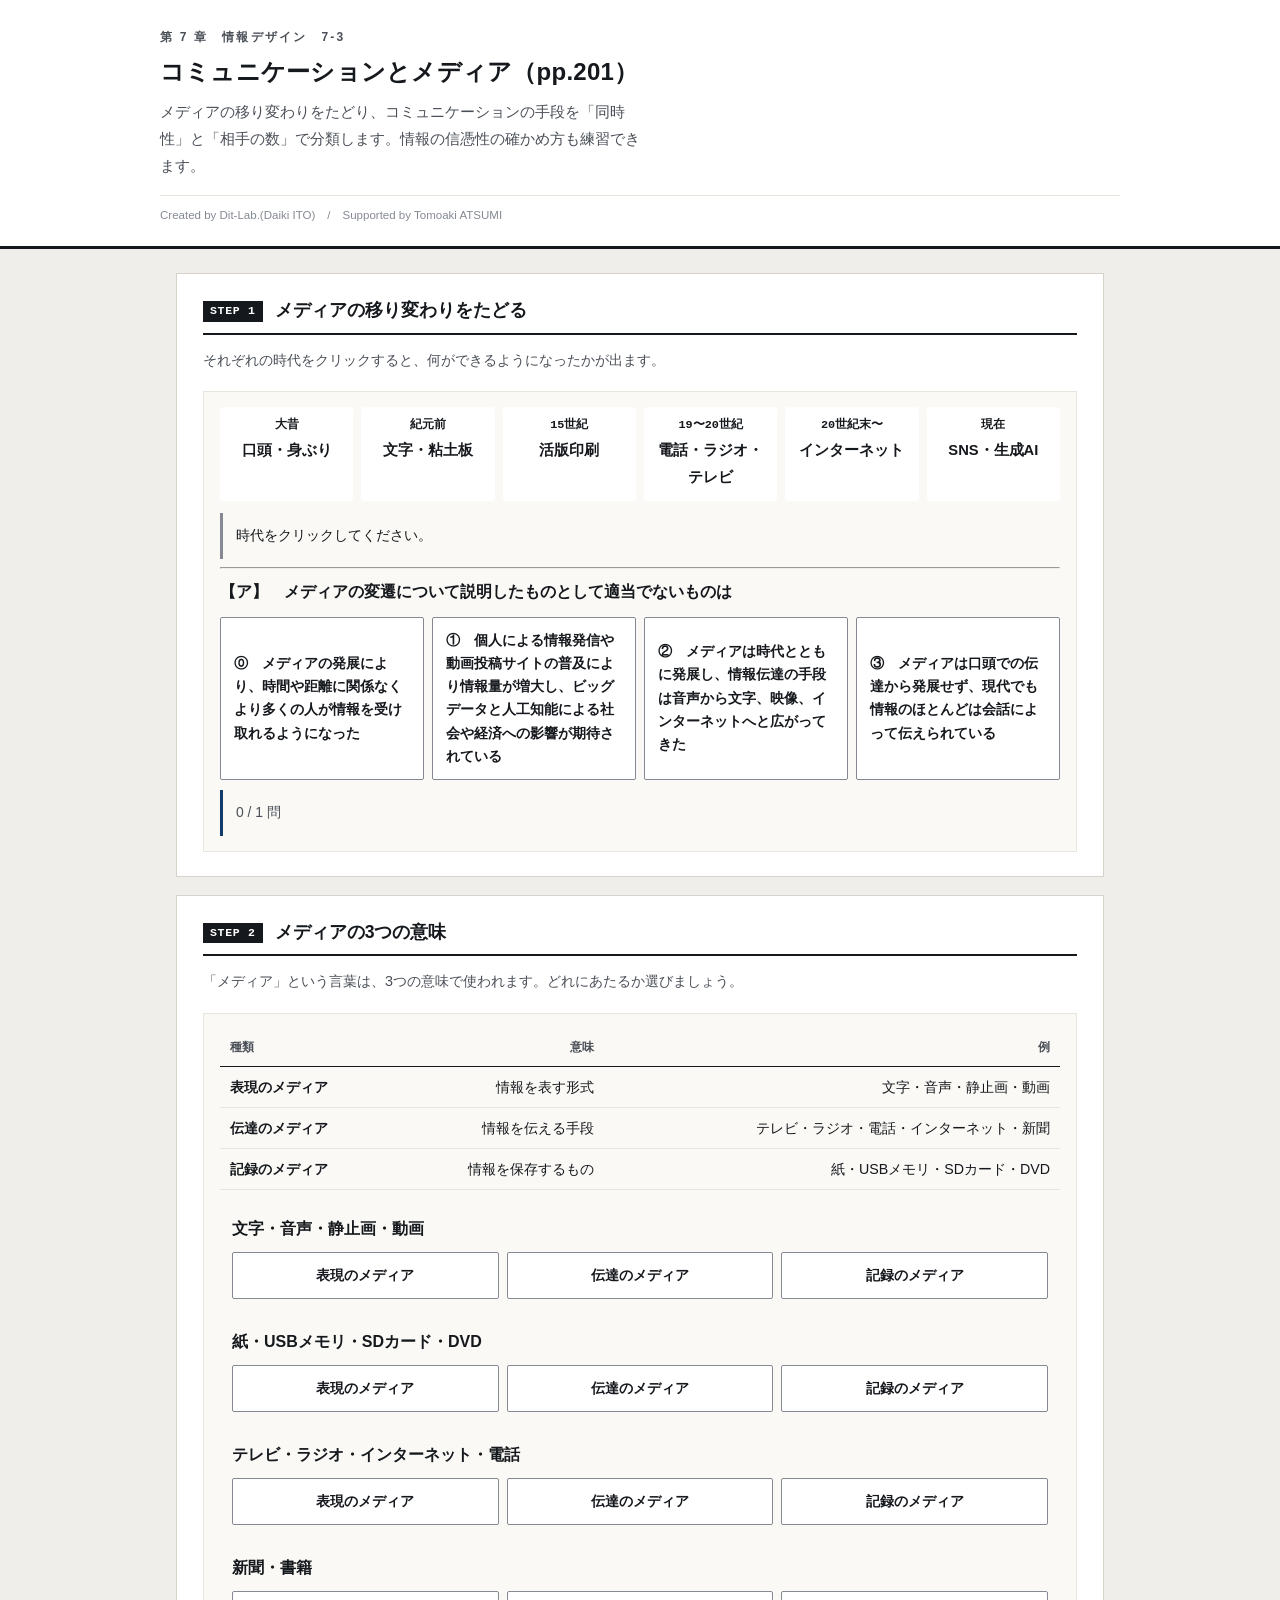
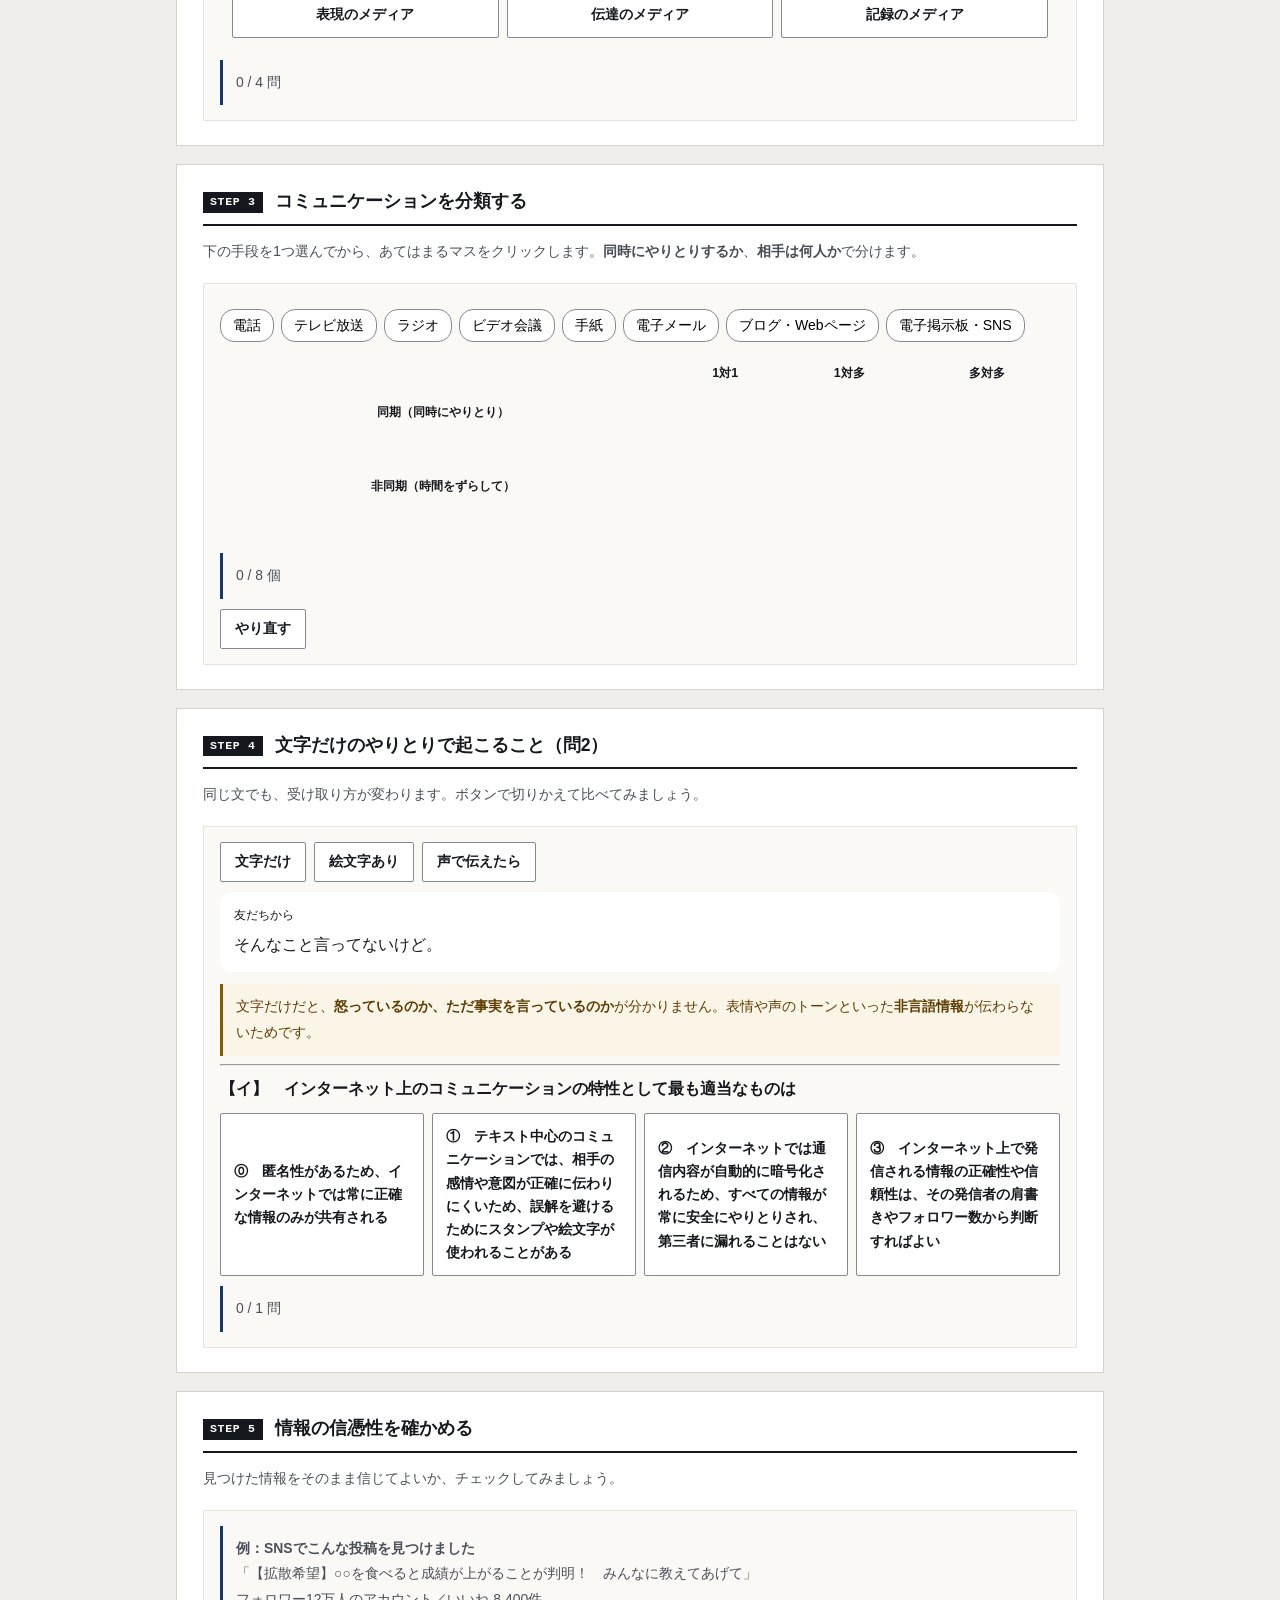
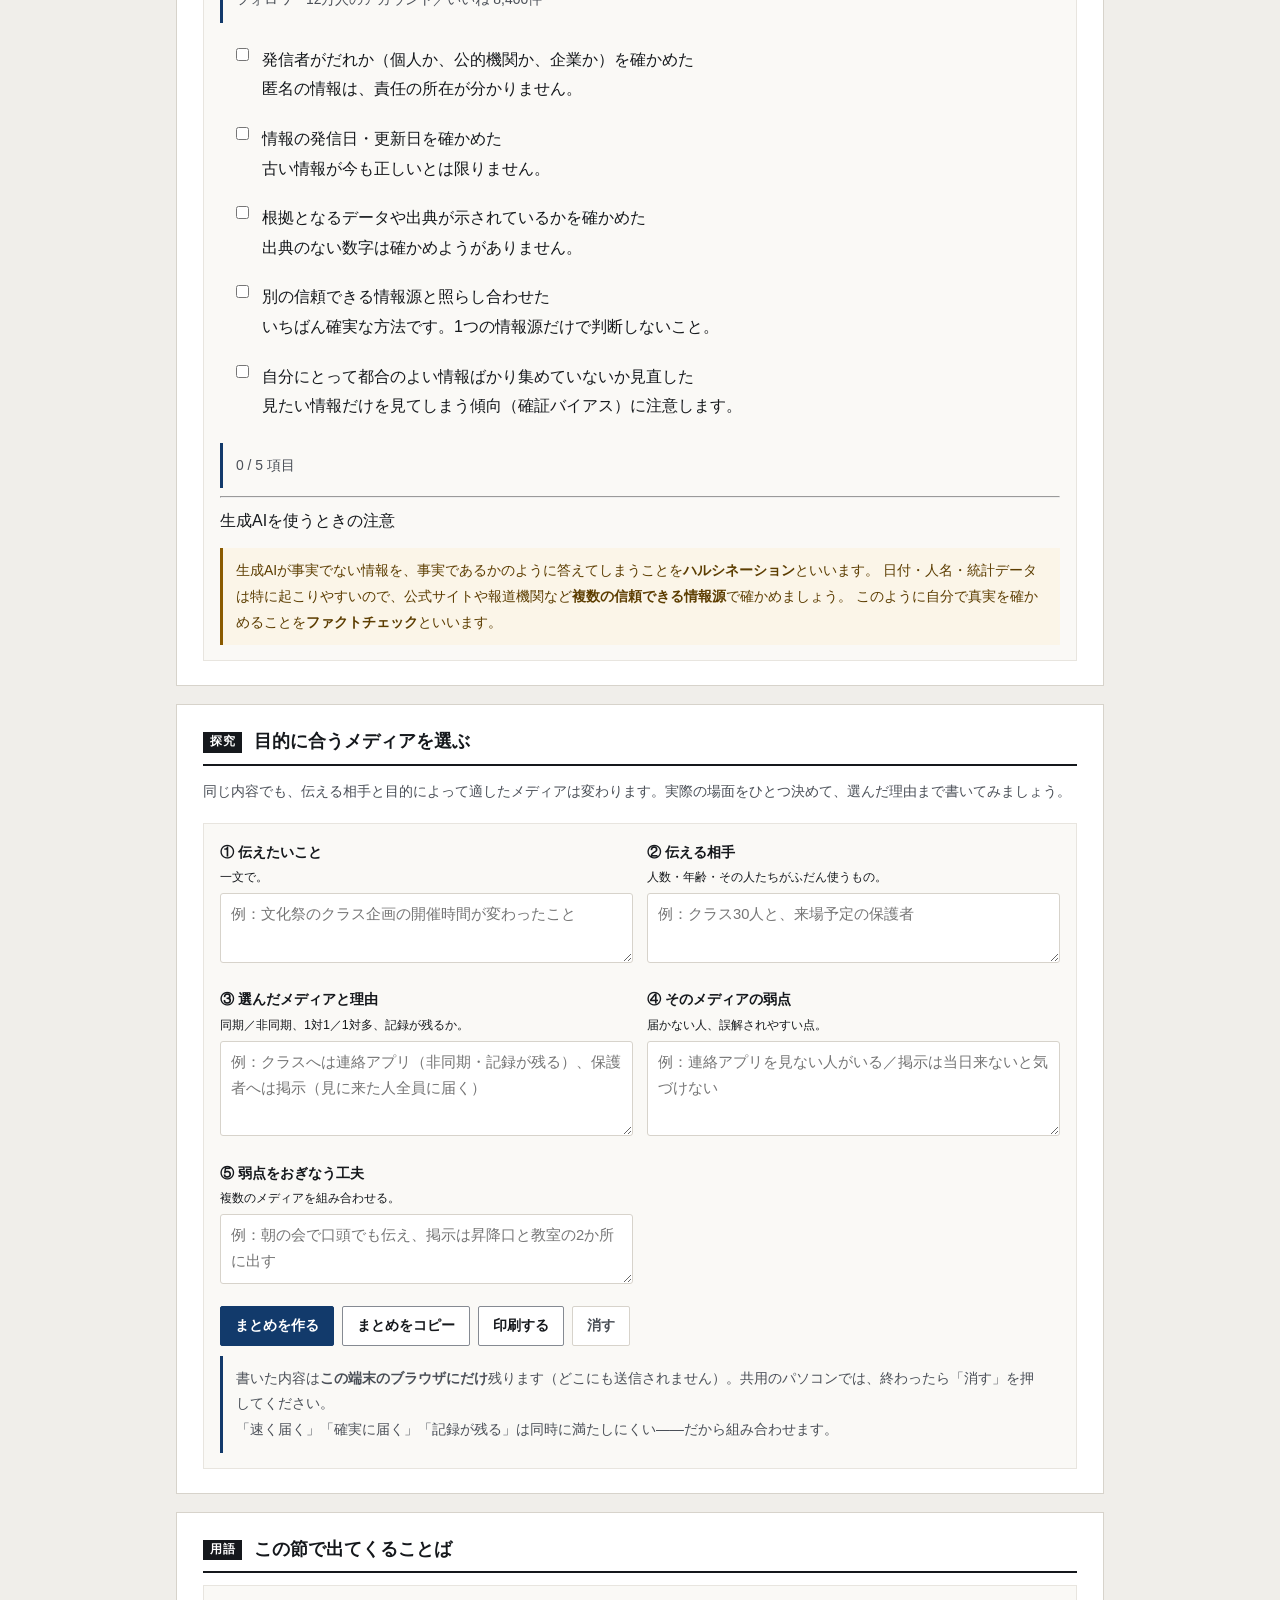
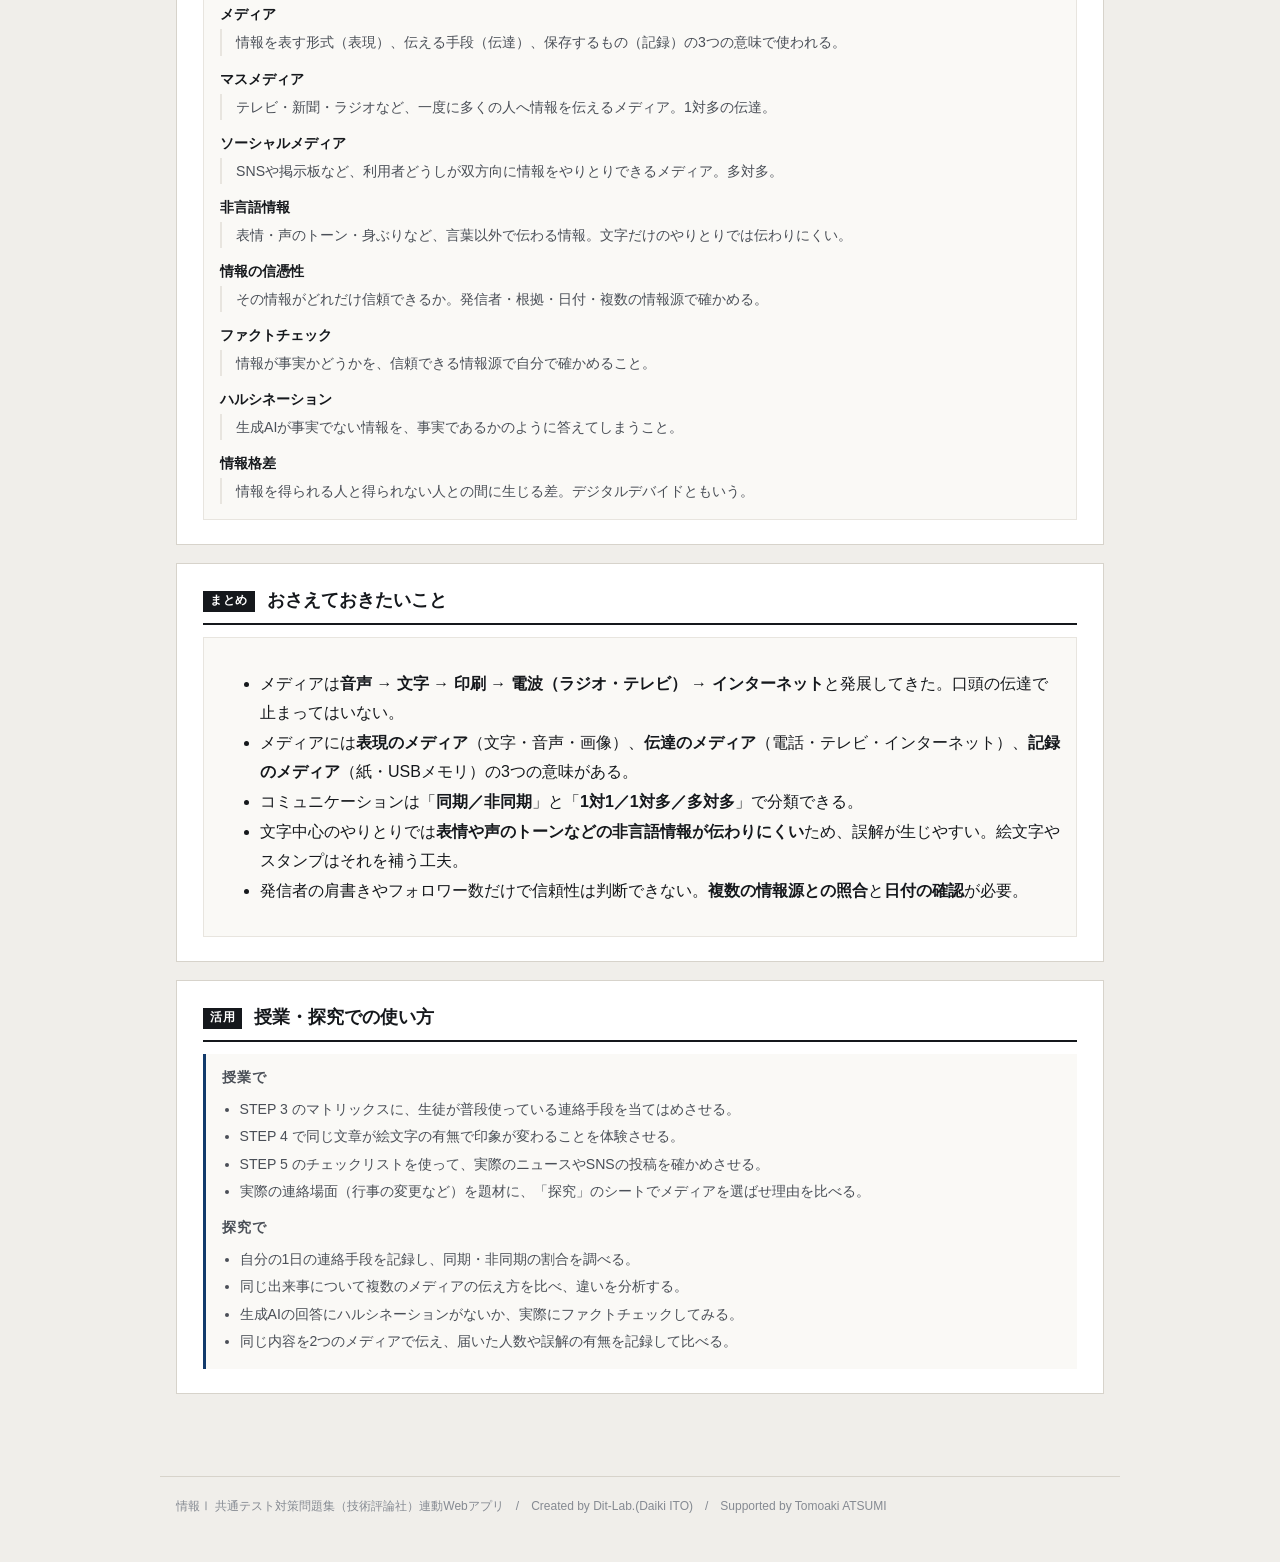
==== commit a1b10ab0: "feat: 自分のテーマで書く探究ワークシートを追加（コピー・印刷でき、授業のワークシートとして使える）" ====
--- a/index.html
+++ b/index.html
@@ -6,7 +6,7 @@
 <title>コミュニケーションとメディア｜情報Ⅰ共通テスト対策問題集</title>
 <meta name="description" content="メディアの移り変わりをたどり、コミュニケーションの手段を「同時性」と「相手の数」で分類します。情報の信憑性の確かめ方も練習できます。">
 <link rel="icon" href="data:image/svg+xml,%3Csvg xmlns=%22http://www.w3.org/2000/svg%22 viewBox=%220 0 32 32%22%3E%3Crect width=%2232%22 height=%2232%22 fill=%22%2315181c%22/%3E%3Ctext x=%2216%22 y=%2222%22 font-size=%2218%22 font-family=%22monospace%22 fill=%22%23fff%22 text-anchor=%22middle%22%3E01%3C/text%3E%3C/svg%3E">
-<link rel="stylesheet" href="css/style.css?v=1b60c856">
+<link rel="stylesheet" href="css/style.css?v=bdbb3cb0">
 <link rel="stylesheet" href="css/app.css?v=eef16af7">
 </head>
 <body>
@@ -88,6 +88,12 @@
     </div>
   </section>
 
+  <section class="step wsprint" id="wsSec">
+    <h2><span class="no">探究</span>目的に合うメディアを選ぶ</h2>
+    <p class="desc">同じ内容でも、伝える相手と目的によって適したメディアは変わります。実際の場面をひとつ決めて、選んだ理由まで書いてみましょう。</p>
+    <div class="panel"><div id="wsBox"></div></div>
+  </section>
+
   <section class="step" id="glossary">
     <h2><span class="no">用語</span>この節で出てくることば</h2>
     <div class="panel"><div id="glossBox"></div></div>
@@ -114,12 +120,14 @@
         <li>STEP 3 のマトリックスに、生徒が普段使っている連絡手段を当てはめさせる。</li>
         <li>STEP 4 で同じ文章が絵文字の有無で印象が変わることを体験させる。</li>
         <li>STEP 5 のチェックリストを使って、実際のニュースやSNSの投稿を確かめさせる。</li>
+        <li>実際の連絡場面（行事の変更など）を題材に、「探究」のシートでメディアを選ばせ理由を比べる。</li>
       </ul>
       <h3 style="margin-top:12px">探究で</h3>
       <ul>
         <li>自分の1日の連絡手段を記録し、同期・非同期の割合を調べる。</li>
         <li>同じ出来事について複数のメディアの伝え方を比べ、違いを分析する。</li>
         <li>生成AIの回答にハルシネーションがないか、実際にファクトチェックしてみる。</li>
+        <li>同じ内容を2つのメディアで伝え、届いた人数や誤解の有無を記録して比べる。</li>
       </ul>
     </div>
   </section>
@@ -131,6 +139,7 @@
 </footer>
 
 <script src="js/terms.js?v=dd723791"></script>
-<script src="js/app.js?v=e284bed1"></script>
+<script src="js/worksheet.js?v=b6f4e4b3"></script>
+<script src="js/app.js?v=bb3e8cb5"></script>
 </body>
 </html>
--- a/css/style.css
+++ b/css/style.css
@@ -0,0 +1,300 @@
+/* =========================================================
+   情報Ⅰ 共通テスト対策問題集 — Web アプリ共通スタイル
+   紙面（参考書）に寄せた設計。装飾色は使わず、色は意味を持つときだけ。
+   ========================================================= */
+
+:root{
+  --paper:#ffffff;
+  --paper-2:#faf9f6;      /* うすい紙 */
+  --bg:#f0eeea;           /* 台紙 */
+  --ink:#15181c;
+  --ink-2:#4a4f57;
+  --ink-3:#858a92;
+  --rule:#d7d3cb;         /* 罫線 */
+  --rule-2:#e8e5df;
+  --accent:#123a6b;       /* 濃紺。主要操作と現在地だけに使う */
+  --accent-w:#e9eef6;
+  --zero:#c0392b;         /* 左＝0 */
+  --one:#1d4ed8;          /* 右＝1 */
+  --ok:#1f7a3d;   --ok-bg:#eef6f0;
+  --ng:#b3261e;   --ng-bg:#fbefee;
+  --warn:#8a5a00; --warn-bg:#fbf5e8;
+  --font:"Hiragino Kaku Gothic ProN","Hiragino Sans","Yu Gothic Medium","Yu Gothic",
+         "Noto Sans JP",Meiryo,-apple-system,BlinkMacSystemFont,sans-serif;
+  --mono:"SFMono-Regular",Menlo,Consolas,"Courier New",monospace;
+}
+
+*{box-sizing:border-box}
+[hidden]{display:none !important}
+html{-webkit-text-size-adjust:100%}
+body{
+  margin:0; background:var(--bg); color:var(--ink);
+  font-family:var(--font); font-size:16px; line-height:1.85;
+  font-feature-settings:"palt" 1;
+}
+h1,h2,h3,h4{line-height:1.45; margin:0; font-weight:700}
+p{margin:0 0 .75em} p:last-child{margin-bottom:0}
+a{color:var(--accent)}
+
+/* ---------- 標題 ---------- */
+.app-header{background:var(--paper); border-bottom:3px solid var(--ink); padding:26px 20px 20px}
+.app-header .inner{max-width:960px; margin:0 auto}
+.app-header .eyebrow{
+  font-size:.75rem; font-weight:700; color:var(--ink-2); letter-spacing:.18em;
+  display:block; margin-bottom:7px;
+}
+.app-header h1{font-size:1.5rem; letter-spacing:.01em}
+.app-header .lead{font-size:.92rem; color:var(--ink-2); margin-top:9px; max-width:60ch}
+.app-header .credit{
+  font-size:.72rem; color:var(--ink-3); margin-top:14px;
+  padding-top:9px; border-top:1px solid var(--rule-2);
+}
+
+/* ---------- 版面 ---------- */
+.wrap{max-width:960px; margin:0 auto; padding:24px 16px 64px}
+.step{background:var(--paper); border:1px solid var(--rule); padding:24px 26px; margin-bottom:18px}
+.step > h2{
+  display:flex; align-items:baseline; gap:12px; font-size:1.1rem;
+  padding-bottom:9px; border-bottom:2px solid var(--ink); margin-bottom:12px;
+}
+.step > h2 .no{
+  flex:none; font-family:var(--mono); font-size:.72rem; font-weight:700;
+  background:var(--ink); color:var(--paper); padding:2px 7px; letter-spacing:.06em;
+  position:relative; top:-2px;
+}
+.step > .desc{color:var(--ink-2); font-size:.9rem; margin-bottom:18px}
+.step[hidden]{display:none}
+
+.grid{display:grid; gap:20px}
+.grid > *{min-width:0}          /* 子の中身で列が広がるのを防ぐ */
+@media(min-width:800px){ .grid.c2{grid-template-columns:1fr 1fr} }
+@media(min-width:800px){ .grid.c21{grid-template-columns:1.45fr 1fr} }
+
+.panel{border:1px solid var(--rule-2); background:var(--paper-2); padding:15px 16px; min-width:0}
+.panel > h3{
+  font-size:.8rem; font-weight:700; color:var(--ink-2); letter-spacing:.08em;
+  margin-bottom:12px; padding-bottom:6px; border-bottom:1px solid var(--rule);
+}
+
+/* ---------- 部品 ---------- */
+.btn{
+  appearance:none; border:1px solid var(--ink-3); background:var(--paper); color:var(--ink);
+  font-family:inherit; font-size:.88rem; font-weight:700; padding:8px 14px;
+  border-radius:2px; cursor:pointer; min-height:40px; line-height:1.4;
+  transition:background .12s, border-color .12s, color .12s;
+}
+.btn:hover:not(:disabled){background:var(--accent-w); border-color:var(--accent); color:var(--accent)}
+.btn:disabled{opacity:.35; cursor:not-allowed}
+.btn.primary{background:var(--accent); color:var(--paper); border-color:var(--accent)}
+.btn.primary:hover:not(:disabled){background:#0d2c53; color:var(--paper)}
+.btn.ghost{border-color:var(--rule); color:var(--ink-2)}
+.btn.sm{font-size:.8rem; padding:5px 10px; min-height:34px}
+.btn-row{display:flex; flex-wrap:wrap; gap:8px; align-items:center}
+
+/* タブ（見出し下線式） */
+.seg{display:flex; gap:0; border-bottom:1px solid var(--rule)}
+.seg button{
+  appearance:none; border:0; background:transparent; font-family:inherit; font-size:.88rem;
+  font-weight:700; color:var(--ink-3); padding:9px 4px; margin-right:26px; cursor:pointer;
+  border-bottom:3px solid transparent; margin-bottom:-1px; min-height:40px;
+}
+.seg button:hover{color:var(--ink-2)}
+.seg button[aria-pressed="true"]{color:var(--ink); border-bottom-color:var(--accent)}
+
+label.fld{display:block; font-size:.78rem; font-weight:700; color:var(--ink-2); margin-bottom:5px; letter-spacing:.04em}
+input[type=text], textarea, input[type=number]{
+  width:100%; font-family:inherit; font-size:1rem; color:var(--ink);
+  border:1px solid var(--ink-3); border-radius:2px; padding:9px 11px;
+  background:var(--paper); min-height:42px;
+}
+input:focus, textarea:focus{outline:2px solid var(--accent); outline-offset:-1px; border-color:var(--accent)}
+.btn:focus-visible, .seg button:focus-visible, .node-card:focus-visible{outline:2px solid var(--accent); outline-offset:2px}
+textarea{resize:vertical; line-height:1.7}
+.mono{font-family:var(--mono)}
+
+table.tbl{width:100%; border-collapse:collapse; font-size:.89rem}
+table.tbl th, table.tbl td{border-bottom:1px solid var(--rule-2); padding:7px 10px; text-align:right}
+table.tbl th:first-child, table.tbl td:first-child{text-align:left}
+table.tbl thead th{border-bottom:1.5px solid var(--ink); font-size:.76rem; color:var(--ink-2); font-weight:700; white-space:nowrap}
+.tbl-scroll{overflow-x:auto; -webkit-overflow-scrolling:touch; max-width:100%}
+
+.note{padding:10px 13px; font-size:.87rem; border-left:3px solid var(--ink-3); background:var(--paper-2); overflow-wrap:break-word; word-break:break-word}
+.note.ok{background:var(--ok-bg); border-left-color:var(--ok); color:#123f22}
+.note.ng{background:var(--ng-bg); border-left-color:var(--ng); color:#6d1a15}
+.note.info{background:var(--paper-2); border-left-color:var(--accent); color:var(--ink-2)}
+.note.warn{background:var(--warn-bg); border-left-color:var(--warn); color:#5c3d00}
+.note[hidden]{display:none}
+
+.badge{
+  display:inline-block; font-size:.72rem; font-weight:700; padding:1px 7px;
+  border:1px solid var(--rule); color:var(--ink-2); background:var(--paper); letter-spacing:.04em;
+}
+
+/* 数値は罫線で仕切るだけ。カードにしない */
+.metrics{display:flex; flex-wrap:wrap; gap:0; border-top:1px solid var(--rule)}
+.metric{flex:1 1 130px; padding:11px 14px 11px 0; border-right:1px solid var(--rule-2)}
+.metric:last-child{border-right:0}
+.metric .k{font-size:.74rem; color:var(--ink-3); font-weight:700; letter-spacing:.05em}
+.metric .v{font-size:1.6rem; font-weight:700; line-height:1.3; font-family:var(--mono); letter-spacing:-.01em}
+.metric .s{font-size:.76rem; color:var(--ink-2)}
+
+.bit0{color:var(--zero); font-weight:700}
+.bit1{color:var(--one); font-weight:700}
+
+.app-footer{
+  max-width:960px; margin:0 auto; padding:18px 16px 44px; color:var(--ink-3);
+  font-size:.75rem; border-top:1px solid var(--rule);
+}
+.sr-only{position:absolute;width:1px;height:1px;overflow:hidden;clip:rect(0 0 0 0);white-space:nowrap}
+
+@media(max-width:640px){
+  body{font-size:15px}
+  .app-header{padding:20px 16px 16px}
+  .app-header h1{font-size:1.16rem}
+  .wrap{padding:16px 12px 52px}
+  .step{padding:18px 15px}
+  .seg button{margin-right:18px; font-size:.84rem}
+  .metric{flex-basis:50%; border-right:0}
+}
+@media (prefers-reduced-motion:reduce){ *{animation:none!important; transition:none!important} }
+
+/* ---------- 自分のデータ・共有・印刷 ---------- */
+.toolbar{display:flex; flex-wrap:wrap; gap:8px; align-items:center; margin-top:12px;
+  padding-top:12px; border-top:1px solid var(--rule-2)}
+.toolbar .hint{font-size:.78rem; color:var(--ink-3)}
+.paste-area{width:100%; min-height:110px; font-family:var(--mono); font-size:.86rem}
+.use-note{background:var(--paper-2); border-left:3px solid var(--accent); padding:14px 16px; font-size:.88rem}
+.use-note h3{font-size:.86rem; letter-spacing:.06em; margin-bottom:8px; color:var(--ink-2)}
+.use-note ol, .use-note ul{margin:0; padding-left:1.25em; line-height:1.95; color:var(--ink-2)}
+
+@media print{
+  body{background:#fff}
+  .app-header{border-bottom:2px solid #000}
+  .step{border:1px solid #bbb; break-inside:avoid; page-break-inside:avoid; margin-bottom:12px}
+  .btn, .seg, .toolbar, input[type=range]{display:none !important}
+  .note{border-left-width:2px}
+  a[href]:after{content:""}
+}
+
+/* ---------- 入力グリッド ---------- */
+.dg-scroll{overflow:auto; -webkit-overflow-scrolling:touch; border:1px solid var(--rule); background:var(--paper); max-height:420px}
+table.dg{border-collapse:collapse; font-family:var(--mono); font-size:.9rem; min-width:100%}
+table.dg th, table.dg td{border:1px solid var(--rule-2); padding:0}
+table.dg thead th{background:var(--paper-2); position:sticky; top:0; z-index:2}
+table.dg .dg-n{background:var(--paper-2); color:var(--ink-3); font-size:.76rem; font-weight:400;
+  text-align:center; min-width:34px; padding:0 4px; position:sticky; left:0; z-index:1}
+table.dg .dg-corner{background:var(--paper-2); min-width:34px; position:sticky; left:0; z-index:3}
+table.dg .dg-act{background:var(--paper-2); width:34px}
+.dg-h, .dg-c{width:100%; min-width:96px; border:0; background:transparent; font-family:inherit;
+  font-size:.9rem; padding:8px 9px; color:var(--ink); min-height:38px}
+.dg-h{font-weight:700; font-family:var(--font); font-size:.82rem; color:var(--ink-2)}
+.dg-c.num{text-align:right}
+.dg-c:focus, .dg-h:focus{outline:2px solid var(--accent); outline-offset:-2px; background:var(--accent-w)}
+.dg-del{border:0; background:transparent; color:var(--ink-3); cursor:pointer; width:32px; height:34px; font-size:1rem}
+.dg-del:hover{color:var(--ng)}
+.dg-tools{display:flex; flex-wrap:wrap; gap:8px; align-items:center; margin-top:10px}
+.dg-hint{font-size:.76rem; color:var(--ink-3)}
+
+/* ---------- ファイル読み込み ---------- */
+.filebox{display:flex; flex-wrap:wrap; gap:10px; align-items:center; padding:12px;
+  border:1px dashed var(--rule); background:var(--paper-2)}
+.filebox input[type=file]{font-size:.85rem; font-family:inherit; max-width:100%}
+.filebox .sel{max-width:220px}
+.filelabel{display:inline-flex; align-items:center; gap:6px; font-size:.85rem; font-weight:700;
+  border:1px solid var(--ink-3); background:var(--paper); padding:8px 14px; border-radius:2px; cursor:pointer; min-height:40px}
+.filelabel:hover{border-color:var(--accent); color:var(--accent); background:var(--accent-w)}
+.filelabel input{display:none}
+
+/* ---------- 用語解説 ---------- */
+.term{position:relative; border-bottom:1.5px dotted var(--accent); cursor:help; color:var(--accent); font-weight:700}
+.term .term-pop{display:none; position:absolute; left:0; top:1.7em; z-index:50; width:min(300px,78vw);
+  background:var(--paper); border:1px solid var(--ink-3); box-shadow:0 6px 20px rgba(0,0,0,.14);
+  padding:10px 12px; font-size:.82rem; font-weight:400; color:var(--ink-2); line-height:1.75;
+  border-left:3px solid var(--accent); cursor:auto; text-align:left}
+.term .term-pop b{display:block; color:var(--ink); font-size:.86rem; margin-bottom:3px}
+.term.open .term-pop{display:block}
+dl.gloss{margin:0; font-size:.88rem}
+dl.gloss dt{font-weight:700; color:var(--ink); margin-top:10px}
+dl.gloss dt:first-child{margin-top:0}
+dl.gloss dd{margin:2px 0 0; color:var(--ink-2); line-height:1.85; padding-left:1em; border-left:2px solid var(--rule-2)}
+@media print{ .term{border-bottom:0; color:inherit} .term .term-pop{display:none !important} }
+
+/* ---------- スマホ・タブレット ---------- */
+@media (max-width:1024px){
+  /* iOS で入力時に画面が勝手に拡大するのを防ぐ（16px 未満だとズームする） */
+  input[type=text], input[type=number], textarea, select, .dg-c, .dg-h{ font-size:16px }
+  .dg-c, .dg-h{ min-width:110px }
+}
+@media (max-width:820px){
+  .grid.c2,.grid.c21{grid-template-columns:1fr}
+  .dg-scroll{max-height:340px}
+  .filebox{flex-direction:column; align-items:stretch}
+  .filebox .sel{max-width:100%}
+  .term .term-pop{left:auto; right:0; width:min(280px,86vw)}
+}
+@media (max-width:480px){
+  .step > h2{font-size:1rem; flex-wrap:wrap}
+  .metrics{gap:0}
+  .metric{flex-basis:50%; padding-right:10px}
+  .metric .v{font-size:1.3rem}
+  .btn{padding:8px 12px}
+  .dg-tools{gap:6px}
+  .dg-hint{width:100%}
+}
+/* タッチ操作でのスクロールを滑らかに */
+.tbl-scroll, .dg-scroll, .tree-box{ -webkit-overflow-scrolling:touch; overscroll-behavior-x:contain }
+
+/* 幅指定つきの入力欄がスマートフォンではみ出さないようにする */
+input[type=text], input[type=number], input[type=search], textarea, select{ max-width:100% }
+.btn-row > label{ min-width:0; max-width:100% }
+.btn-row > label input, .btn-row > label select{ max-width:100% }
+
+/* 共通：○×判定・並べかえ（quiz.js 用） */
+.abcde{border:1px solid var(--rule); border-radius:3px; overflow:hidden}
+.abcde > div{border-top:1px solid var(--rule); padding:10px 12px}
+.abcde > div:first-child{border-top:0}
+.abcde .st{display:flex; gap:10px; align-items:flex-start; flex-wrap:wrap}
+.abcde .st .k{font-weight:700; font-family:var(--mono); min-width:1.4em}
+.abcde .st .t{flex:1; min-width:12em}
+.abcde .jb{display:flex; gap:6px}
+.abcde .jb .btn{min-width:3.4em; padding:6px 10px; text-align:center}
+.prep{display:grid; grid-template-columns:repeat(auto-fit,minmax(150px,1fr)); gap:10px; margin-top:10px}
+.prep .slot{border:1px dashed var(--ink-3); border-radius:3px; padding:10px; min-height:92px; background:var(--paper)}
+.prep .slot.filled{border-style:solid}
+.prep .slot .tag{font:700 .74rem/1.4 var(--mono); color:var(--accent); display:block; margin-bottom:6px}
+.prep .slot .txt{font-size:.86rem; line-height:1.7}
+.cards{display:flex; flex-wrap:wrap; gap:8px; margin-top:10px}
+.cards .c{border:1px solid var(--ink-3); border-radius:3px; padding:9px 12px; background:var(--paper);
+  cursor:pointer; font-size:.88rem; max-width:100%; text-align:left; font-family:inherit; color:var(--ink)}
+.cards .c:hover{background:var(--warn-bg)}
+.cards .c.used{opacity:.35; pointer-events:none}
+
+/* --- 予想してから実行 --- */
+.pmark{display:inline-block; background:var(--accent); color:#fff; font-size:.7rem; font-weight:700;
+  letter-spacing:.08em; padding:2px 7px; border-radius:2px; margin-right:8px; vertical-align:2px}
+input.pin{font-size:1.05rem; padding:7px 10px; border:1px solid var(--rule); border-radius:3px;
+  width:9em; max-width:100%; background:#fff}
+.btn-row .unit{color:var(--muted); font-size:.9rem}
+.choice4 .btn.on{border-color:var(--accent); box-shadow:inset 0 0 0 1px var(--accent); font-weight:700}
+/* 設問文の見出し（flex ではなく通常の段落。.qhead は左右振り分け用なので用途が別） */
+.pq{margin:0 0 10px; font-weight:700; line-height:1.85}
+
+/* --- 自分のテーマでやってみる（ワークシート） --- */
+.wsheet{display:grid; gap:14px}
+@media(min-width:760px){ .wsheet{grid-template-columns:1fr 1fr} }
+.wsf{display:block}
+.wsf .wsl{display:block; font-weight:700; font-size:.9rem; margin-bottom:3px}
+.wsf .wsh{display:block; font-size:.78rem; color:var(--muted); margin-bottom:5px; line-height:1.6}
+.wsf textarea{width:100%; max-width:100%; font:inherit; font-size:.92rem; line-height:1.75;
+  padding:8px 10px; border:1px solid var(--rule); border-radius:3px; background:#fff; resize:vertical}
+.wsf textarea:focus{outline:2px solid var(--accent); outline-offset:-2px}
+.wsout{margin-top:14px; border:1px solid var(--ink-3); border-radius:3px; background:#fff; padding:16px 18px}
+.wsout h4{margin:0 0 10px; font-size:1rem}
+.wsout dl{margin:0}
+.wsout dt{font-weight:700; font-size:.84rem; color:var(--accent); margin-top:10px}
+.wsout dd{margin:2px 0 0; font-size:.92rem; line-height:1.85; white-space:pre-wrap}
+.wsout .wsmsg{margin:10px 0 0; font-size:.86rem; color:var(--muted)}
+@media print{
+  .app-header, .btn-row, .step:not(.wsprint){ display:none !important }
+  .wsout{border:none; padding:0}
+}
